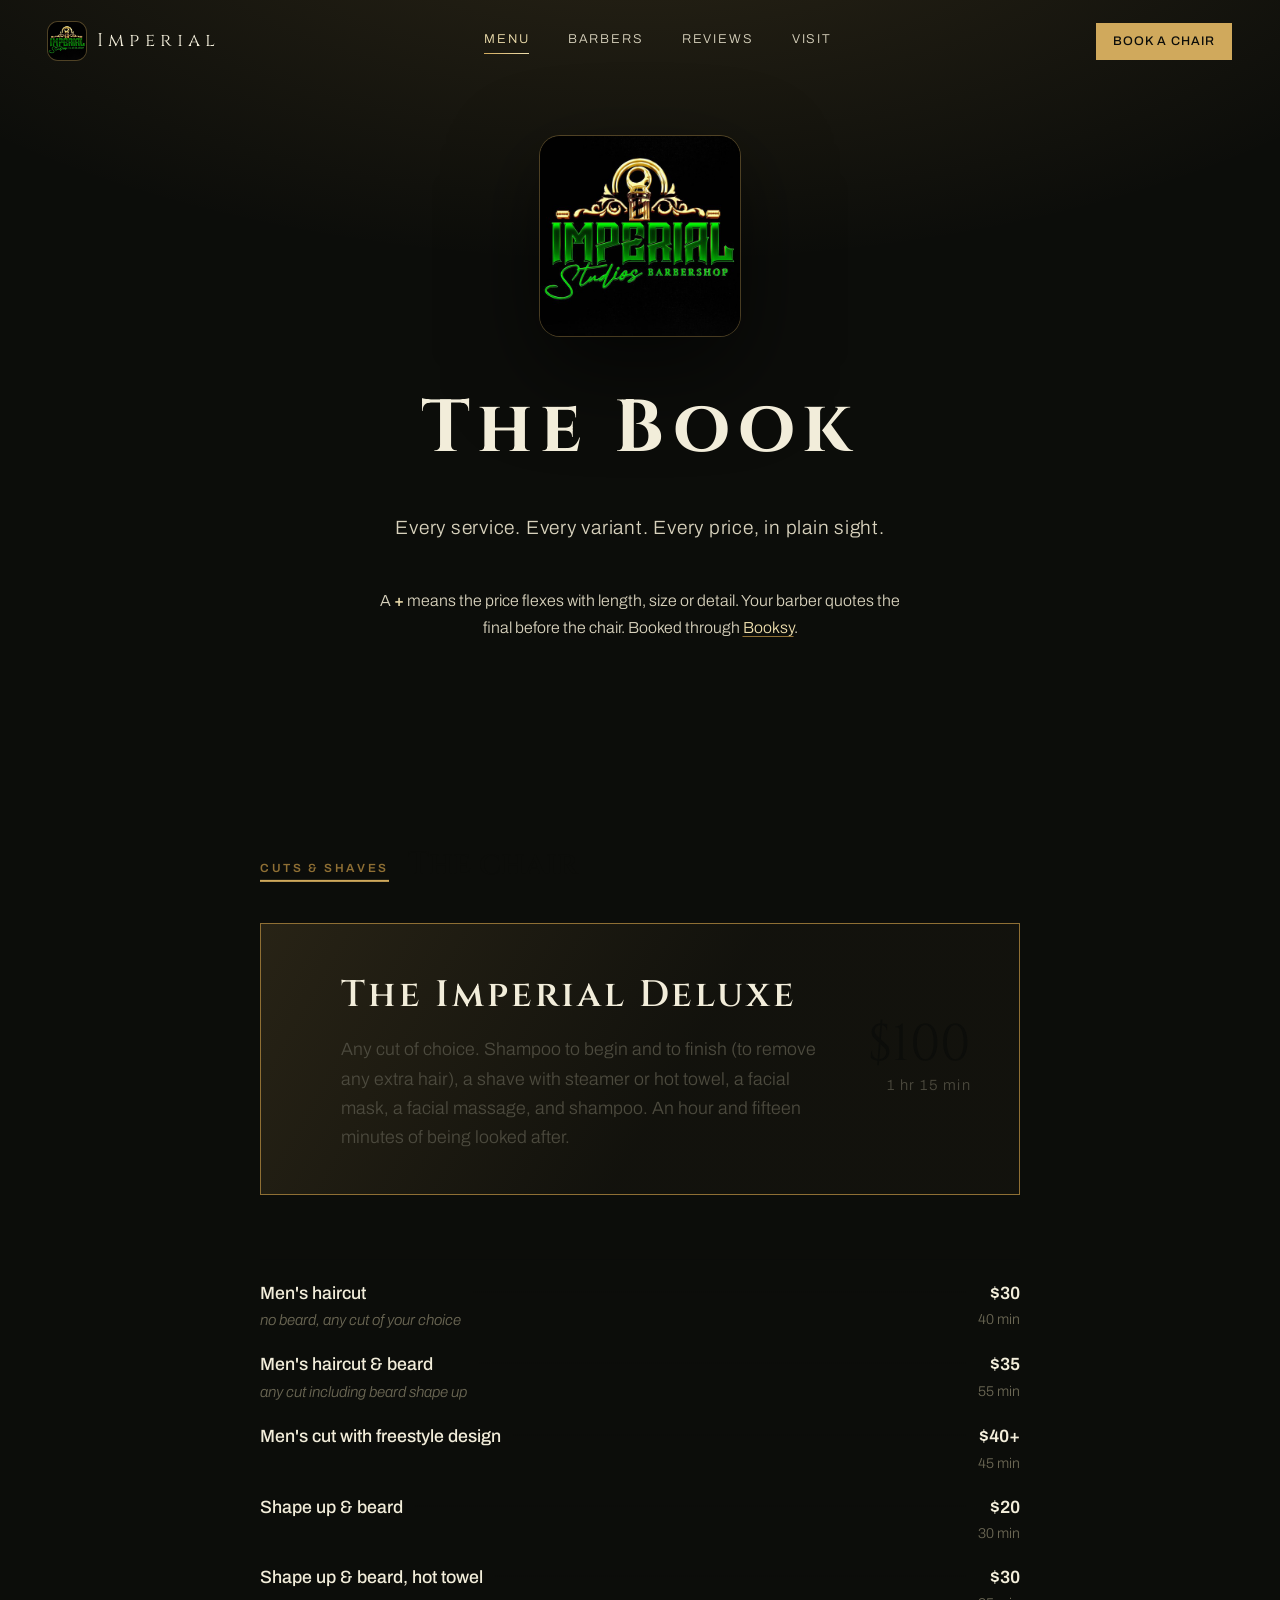
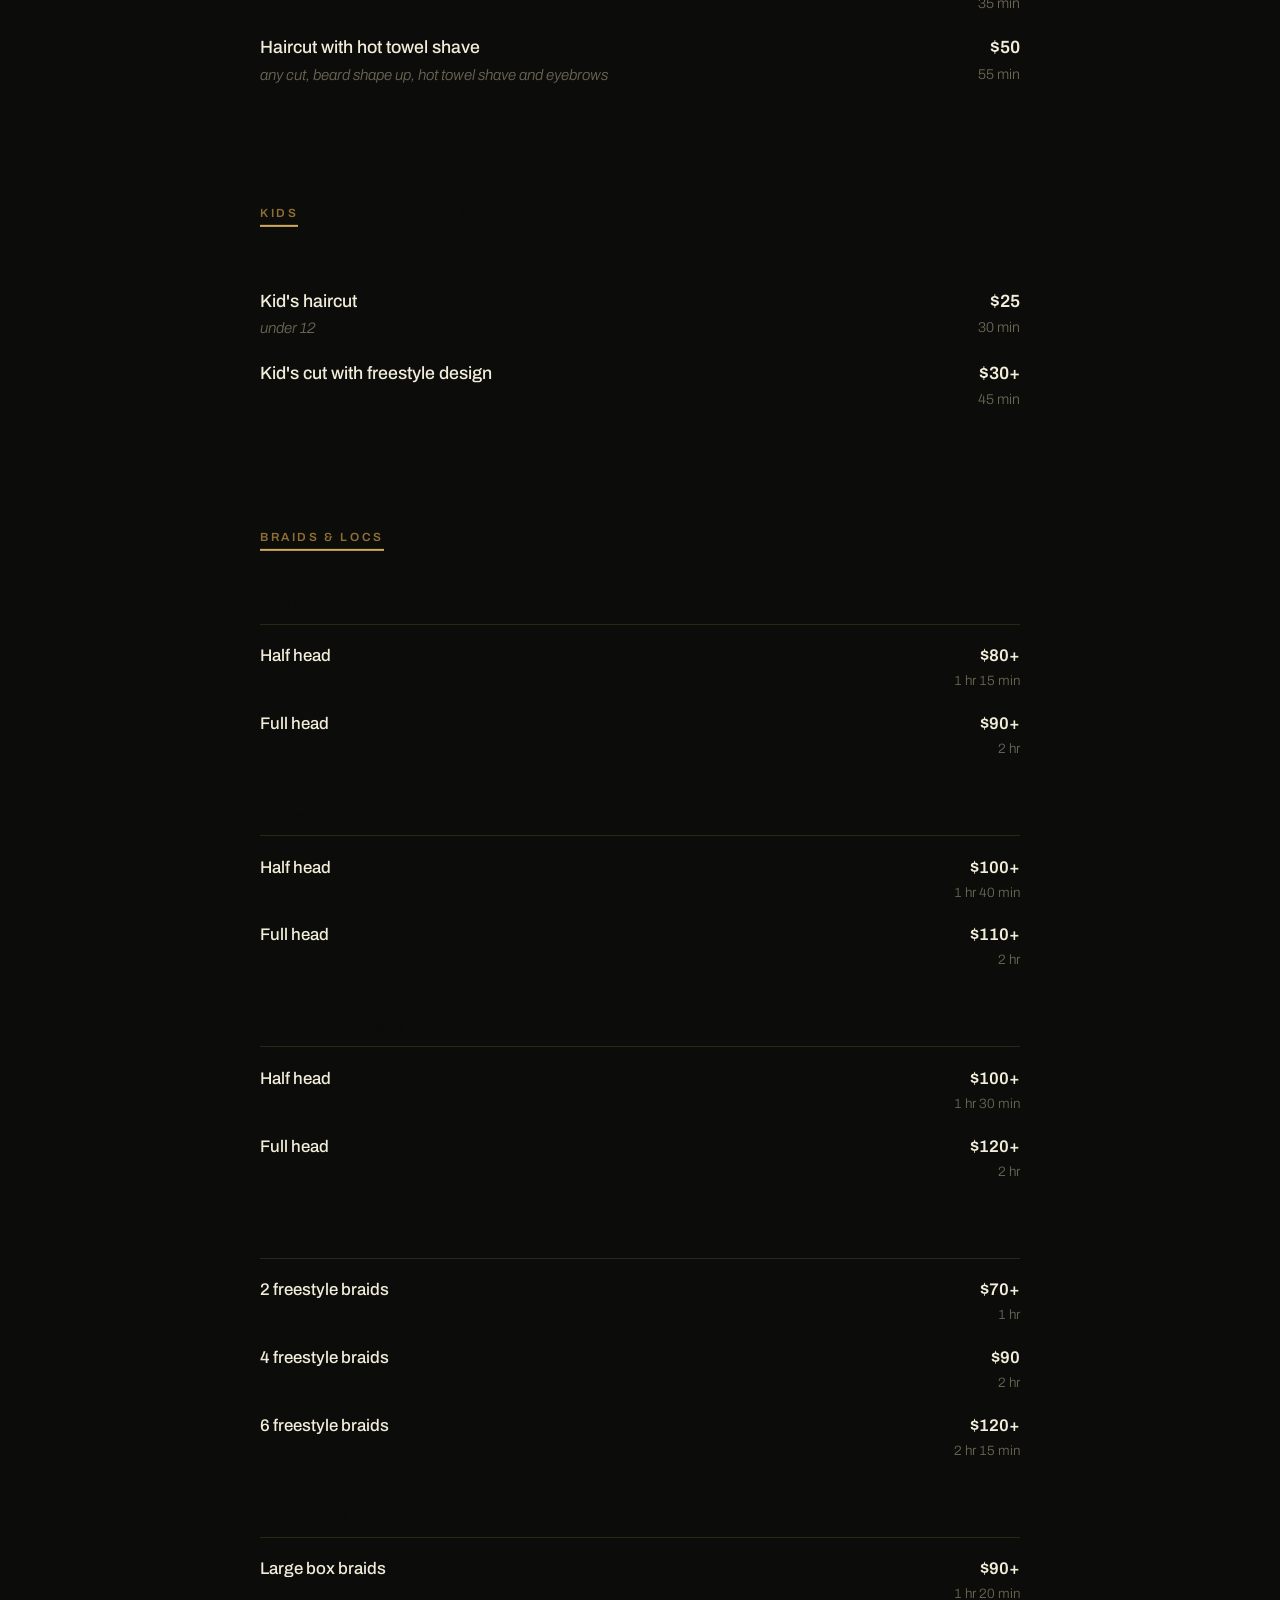
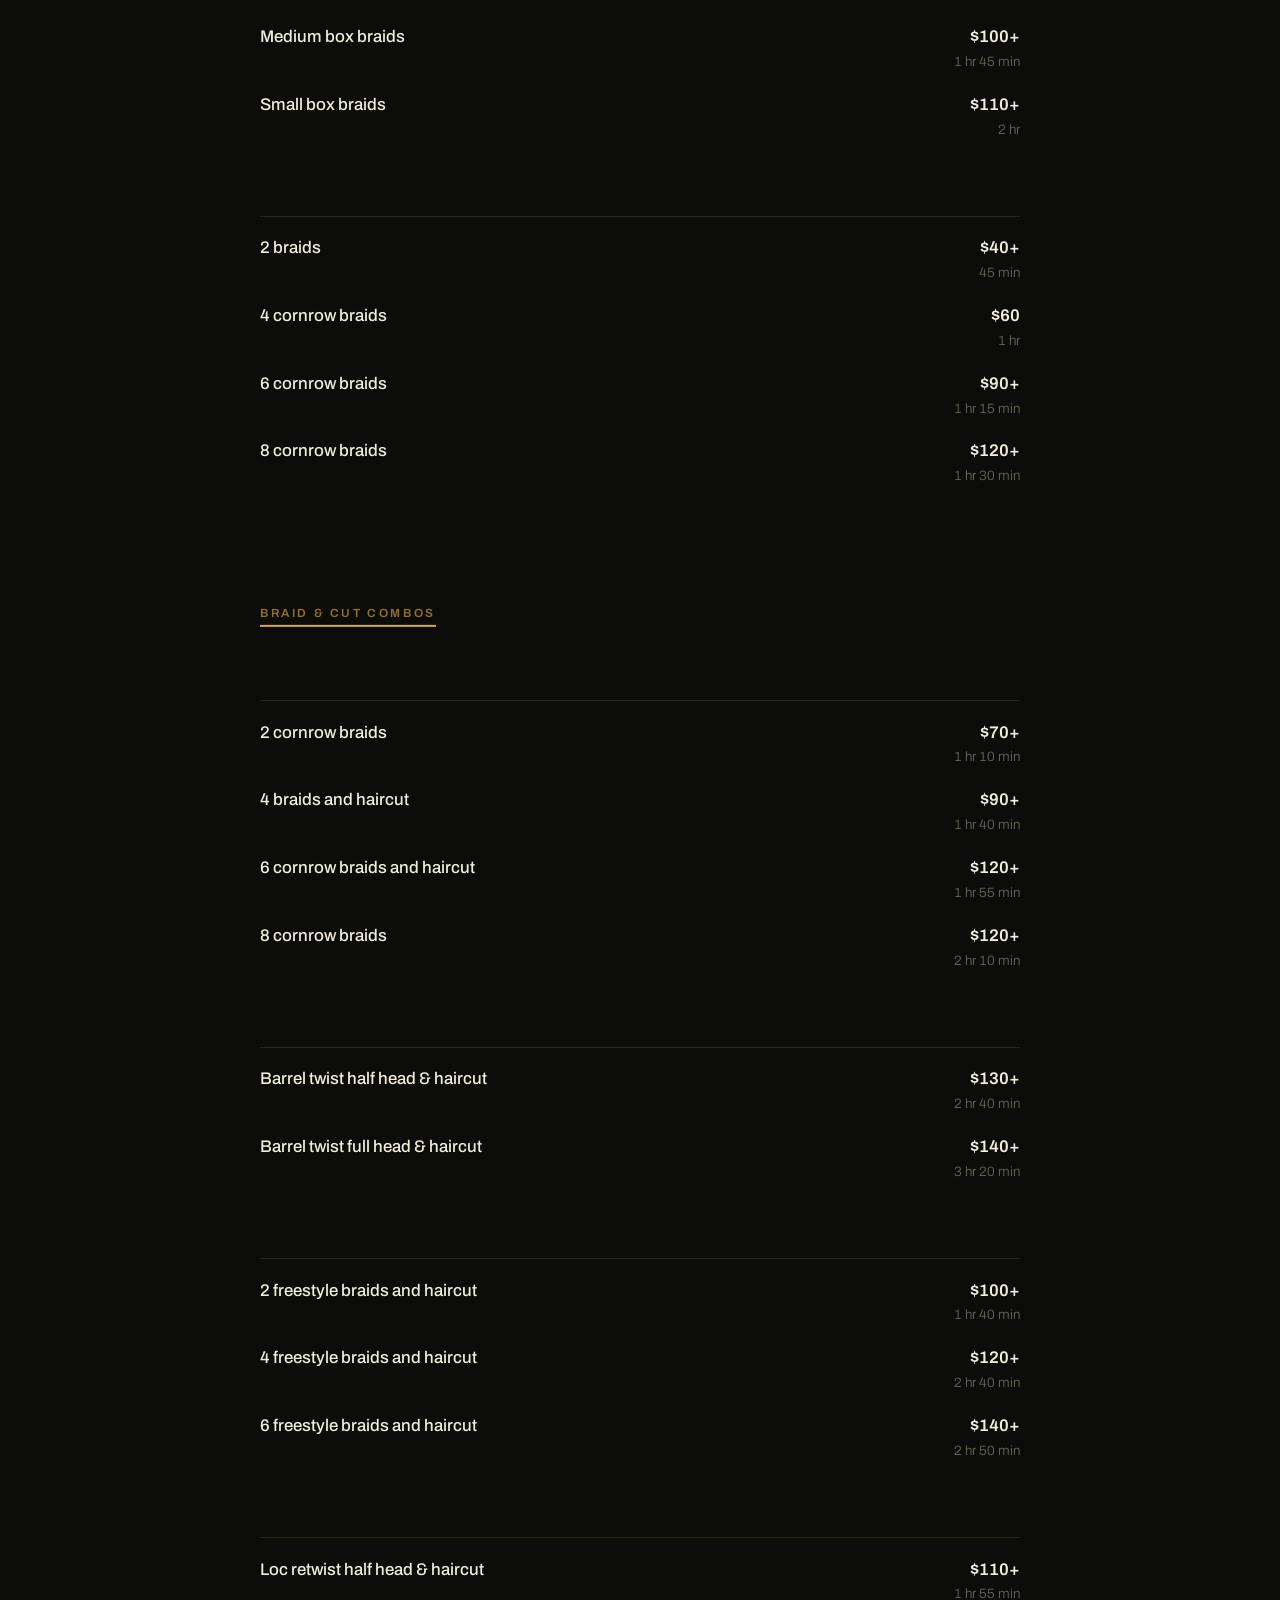
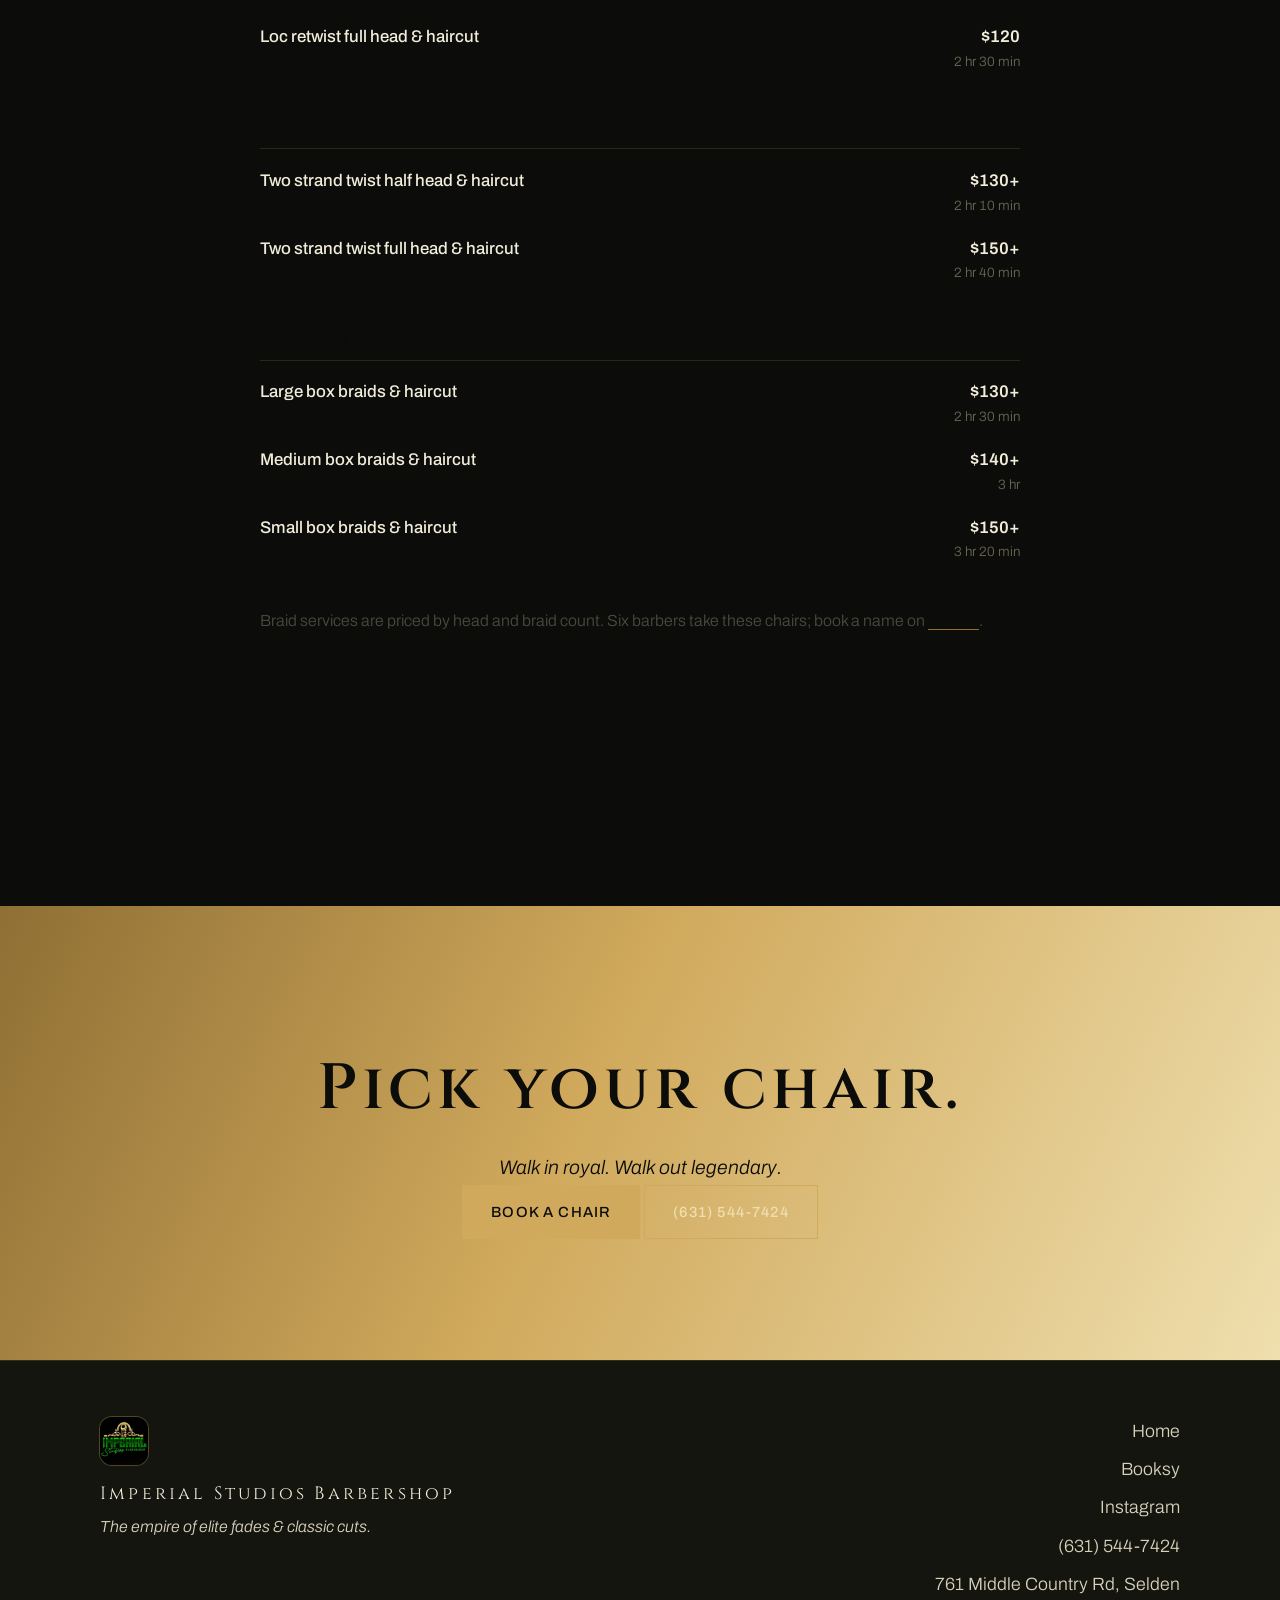
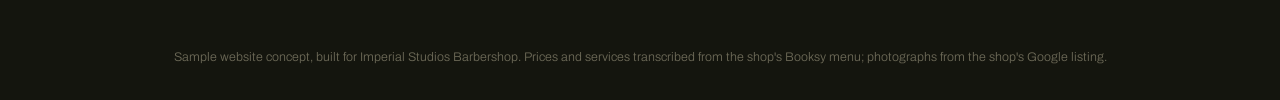
==== menu.html @ 593a36bc "Add The Book: full Booksy service menu page; shop logo as brand mark; animated nav" ====
<!DOCTYPE html>
<html lang="en">
<head>
<meta charset="UTF-8">
<meta name="viewport" content="width=device-width, initial-scale=1.0">
<title>The Book · Every Service &amp; Price · Imperial Studios Barbershop</title>
<meta name="description" content="Every service at Imperial Studios Barbershop: cuts, kids' cuts, braids, locs and braid-and-cut combos, every variant priced. Selden, New York. Book your chair on Booksy.">
<link rel="icon" type="image/svg+xml" href="favicon.svg">
<meta property="og:title" content="The Book · Imperial Studios Barbershop">
<meta property="og:description" content="Every service, every variant, every price. Walk in royal, walk out legendary.">
<meta property="og:image" content="assets/logo.jpg">
<link rel="preconnect" href="https://fonts.googleapis.com">
<link rel="preconnect" href="https://fonts.gstatic.com" crossorigin>
<link href="https://fonts.googleapis.com/css2?family=Cinzel:wght@400;600;700;900&family=Archivo:ital,wght@0,300;0,400;0,500;0,600;1,400&display=swap" rel="stylesheet">
<link rel="stylesheet" href="styles.css">
</head>
<body id="top">

<svg width="0" height="0" style="position:absolute" aria-hidden="true">
  <defs>
    <symbol id="crest" viewBox="0 0 64 48">
      <g fill="none" stroke="currentColor" stroke-width="2" stroke-linejoin="round" stroke-linecap="round">
        <path d="M10 36 L8 14 L19 24 L26 8 L32 20 L38 8 L45 24 L56 14 L54 36 Z"/>
        <path d="M10 40 h44" />
        <circle cx="32" cy="27" r="2.5"/>
        <circle cx="8" cy="11" r="1.6" fill="currentColor"/>
        <circle cx="32" cy="5" r="1.6" fill="currentColor"/>
        <circle cx="56" cy="11" r="1.6" fill="currentColor"/>
      </g>
    </symbol>
  </defs>
</svg>

<header class="site-head">
  <a class="brand" href="index.html" aria-label="Imperial Studios Barbershop, back to the home page">
    <img class="brand-logo" src="assets/logo.jpg" alt="" width="512" height="512">
    <span class="brand-word">Imperial</span>
  </a>
  <nav class="site-nav" aria-label="Pages and sections">
    <a href="menu.html" aria-current="page">Menu</a>
    <a href="index.html#barbers">Barbers</a>
    <a href="index.html#word">Reviews</a>
    <a href="index.html#visit">Visit</a>
  </nav>
  <a class="btn btn-small btn-solid" href="https://booksy.com/en-us/1409736_imperial-studios-barbershop_barber-shop_30637_selden" target="_blank" rel="noopener">Book a chair</a>
</header>

<main>

  <!-- BOOK HERO -->
  <section class="book-hero">
    <div class="wrap book-hero-inner">
      <img class="book-crest rv" src="assets/logo.jpg" alt="The Imperial Studios Barbershop logo: a gold barber pole crest over the word Imperial" width="512" height="512">
      <h1 class="rv">The Book</h1>
      <p class="book-sub rv">Every service. Every variant. Every price, in plain sight.</p>
      <p class="book-note rv">A <span class="plus">+</span> means the price flexes with length, size or detail. Your barber quotes the final before the chair. Booked through <a href="https://booksy.com/en-us/1409736_imperial-studios-barbershop_barber-shop_30637_selden" target="_blank" rel="noopener">Booksy</a>.</p>
    </div>
  </section>

  <section class="book-main">
    <div class="wrap">

      <!-- CUTS -->
      <div class="book-cat">
        <header class="cat-head rv">
          <p class="cat-kicker">Cuts &amp; shaves</p>
          <h2>The chair</h2>
        </header>

        <article class="deluxe rv">
          <div class="deluxe-corners" aria-hidden="true"></div>
          <div class="deluxe-body">
            <h3>The Imperial Deluxe</h3>
            <p>Any cut of choice. Shampoo to begin and to finish (to remove any extra hair), a shave with steamer or hot towel, a facial mask, a facial massage, and shampoo. An hour and fifteen minutes of being looked after.</p>
          </div>
          <p class="deluxe-price"><span>$100</span><small>1 hr 15 min</small></p>
        </article>

        <ul class="ledger book-ledger rv">
          <li><span class="li-name">Men's haircut <em>no beard, any cut of your choice</em></span><span class="li-price">$30<i>40 min</i></span></li>
          <li><span class="li-name">Men's haircut &amp; beard <em>any cut including beard shape up</em></span><span class="li-price">$35<i>55 min</i></span></li>
          <li><span class="li-name">Men's cut with freestyle design</span><span class="li-price">$40+<i>45 min</i></span></li>
          <li><span class="li-name">Shape up &amp; beard</span><span class="li-price">$20<i>30 min</i></span></li>
          <li><span class="li-name">Shape up &amp; beard, hot towel</span><span class="li-price">$30<i>35 min</i></span></li>
          <li><span class="li-name">Haircut with hot towel shave <em>any cut, beard shape up, hot towel shave and eyebrows</em></span><span class="li-price">$50<i>55 min</i></span></li>
        </ul>
      </div>

      <!-- KIDS -->
      <div class="book-cat">
        <header class="cat-head rv">
          <p class="cat-kicker">Kids</p>
          <h2>First chairs</h2>
        </header>
        <ul class="ledger book-ledger rv">
          <li><span class="li-name">Kid's haircut <em>under 12</em></span><span class="li-price">$25<i>30 min</i></span></li>
          <li><span class="li-name">Kid's cut with freestyle design</span><span class="li-price">$30+<i>45 min</i></span></li>
        </ul>
      </div>

      <!-- BRAIDS & LOCS -->
      <div class="book-cat">
        <header class="cat-head rv">
          <p class="cat-kicker">Braids &amp; locs</p>
          <h2>The crown work</h2>
        </header>

        <article class="svc rv">
          <h3>Loc retwist</h3>
          <ul class="ledger">
            <li><span class="li-name">Half head</span><span class="li-price">$80+<i>1 hr 15 min</i></span></li>
            <li><span class="li-name">Full head</span><span class="li-price">$90+<i>2 hr</i></span></li>
          </ul>
        </article>

        <article class="svc rv">
          <h3>Barrel twist</h3>
          <ul class="ledger">
            <li><span class="li-name">Half head</span><span class="li-price">$100+<i>1 hr 40 min</i></span></li>
            <li><span class="li-name">Full head</span><span class="li-price">$110+<i>2 hr</i></span></li>
          </ul>
        </article>

        <article class="svc rv">
          <h3>Two strand twists</h3>
          <ul class="ledger">
            <li><span class="li-name">Half head</span><span class="li-price">$100+<i>1 hr 30 min</i></span></li>
            <li><span class="li-name">Full head</span><span class="li-price">$120+<i>2 hr</i></span></li>
          </ul>
        </article>

        <article class="svc rv">
          <h3>Freestyle braids</h3>
          <ul class="ledger">
            <li><span class="li-name">2 freestyle braids</span><span class="li-price">$70+<i>1 hr</i></span></li>
            <li><span class="li-name">4 freestyle braids</span><span class="li-price">$90<i>2 hr</i></span></li>
            <li><span class="li-name">6 freestyle braids</span><span class="li-price">$120+<i>2 hr 15 min</i></span></li>
          </ul>
        </article>

        <article class="svc rv">
          <h3>Box braids</h3>
          <ul class="ledger">
            <li><span class="li-name">Large box braids</span><span class="li-price">$90+<i>1 hr 20 min</i></span></li>
            <li><span class="li-name">Medium box braids</span><span class="li-price">$100+<i>1 hr 45 min</i></span></li>
            <li><span class="li-name">Small box braids</span><span class="li-price">$110+<i>2 hr</i></span></li>
          </ul>
        </article>

        <article class="svc rv">
          <h3>Cornrow braids</h3>
          <ul class="ledger">
            <li><span class="li-name">2 braids</span><span class="li-price">$40+<i>45 min</i></span></li>
            <li><span class="li-name">4 cornrow braids</span><span class="li-price">$60<i>1 hr</i></span></li>
            <li><span class="li-name">6 cornrow braids</span><span class="li-price">$90+<i>1 hr 15 min</i></span></li>
            <li><span class="li-name">8 cornrow braids</span><span class="li-price">$120+<i>1 hr 30 min</i></span></li>
          </ul>
        </article>
      </div>

      <!-- COMBOS -->
      <div class="book-cat">
        <header class="cat-head rv">
          <p class="cat-kicker">Braid &amp; cut combos</p>
          <h2>The full work</h2>
        </header>

        <article class="svc rv">
          <h3>Cornrow braids &amp; haircut</h3>
          <ul class="ledger">
            <li><span class="li-name">2 cornrow braids</span><span class="li-price">$70+<i>1 hr 10 min</i></span></li>
            <li><span class="li-name">4 braids and haircut</span><span class="li-price">$90+<i>1 hr 40 min</i></span></li>
            <li><span class="li-name">6 cornrow braids and haircut</span><span class="li-price">$120+<i>1 hr 55 min</i></span></li>
            <li><span class="li-name">8 cornrow braids</span><span class="li-price">$120+<i>2 hr 10 min</i></span></li>
          </ul>
        </article>

        <article class="svc rv">
          <h3>Barrel twist &amp; haircut</h3>
          <ul class="ledger">
            <li><span class="li-name">Barrel twist half head &amp; haircut</span><span class="li-price">$130+<i>2 hr 40 min</i></span></li>
            <li><span class="li-name">Barrel twist full head &amp; haircut</span><span class="li-price">$140+<i>3 hr 20 min</i></span></li>
          </ul>
        </article>

        <article class="svc rv">
          <h3>Freestyle braids &amp; haircut</h3>
          <ul class="ledger">
            <li><span class="li-name">2 freestyle braids and haircut</span><span class="li-price">$100+<i>1 hr 40 min</i></span></li>
            <li><span class="li-name">4 freestyle braids and haircut</span><span class="li-price">$120+<i>2 hr 40 min</i></span></li>
            <li><span class="li-name">6 freestyle braids and haircut</span><span class="li-price">$140+<i>2 hr 50 min</i></span></li>
          </ul>
        </article>

        <article class="svc rv">
          <h3>Loc retwist &amp; haircut</h3>
          <ul class="ledger">
            <li><span class="li-name">Loc retwist half head &amp; haircut</span><span class="li-price">$110+<i>1 hr 55 min</i></span></li>
            <li><span class="li-name">Loc retwist full head &amp; haircut</span><span class="li-price">$120<i>2 hr 30 min</i></span></li>
          </ul>
        </article>

        <article class="svc rv">
          <h3>Two strand twists &amp; haircut</h3>
          <ul class="ledger">
            <li><span class="li-name">Two strand twist half head &amp; haircut</span><span class="li-price">$130+<i>2 hr 10 min</i></span></li>
            <li><span class="li-name">Two strand twist full head &amp; haircut</span><span class="li-price">$150+<i>2 hr 40 min</i></span></li>
          </ul>
        </article>

        <article class="svc rv">
          <h3>Box braids &amp; haircut</h3>
          <ul class="ledger">
            <li><span class="li-name">Large box braids &amp; haircut</span><span class="li-price">$130+<i>2 hr 30 min</i></span></li>
            <li><span class="li-name">Medium box braids &amp; haircut</span><span class="li-price">$140+<i>3 hr</i></span></li>
            <li><span class="li-name">Small box braids &amp; haircut</span><span class="li-price">$150+<i>3 hr 20 min</i></span></li>
          </ul>
        </article>

        <p class="book-footnote rv">Braid services are priced by head and braid count. Six barbers take these chairs; book a name on <a href="https://booksy.com/en-us/1409736_imperial-studios-barbershop_barber-shop_30637_selden" target="_blank" rel="noopener">Booksy</a>.</p>
      </div>

    </div>
  </section>

  <!-- CTA BAND -->
  <section class="cta-band">
    <div class="wrap cta-inner">
      <h2 class="rv">Pick your chair.</h2>
      <p class="rv">Walk in royal. Walk out legendary.</p>
      <div class="cta-row rv">
        <a class="btn btn-solid" href="https://booksy.com/en-us/1409736_imperial-studios-barbershop_barber-shop_30637_selden" target="_blank" rel="noopener">Book a chair</a>
        <a class="btn btn-ghost" href="tel:+16315447424">(631) 544-7424</a>
      </div>
    </div>
  </section>

</main>

<footer class="site-foot">
  <div class="wrap foot-grid">
    <div class="foot-brand">
      <img class="brand-logo foot-logo" src="assets/logo.jpg" alt="" width="512" height="512">
      <p class="foot-name">Imperial Studios Barbershop</p>
      <p class="foot-tag">The empire of elite fades &amp; classic cuts.</p>
    </div>
    <nav class="foot-links" aria-label="Contact and social">
      <a href="index.html">Home</a>
      <a href="https://booksy.com/en-us/1409736_imperial-studios-barbershop_barber-shop_30637_selden" target="_blank" rel="noopener">Booksy</a>
      <a href="https://www.instagram.com/imperialstudiosbarbershop/" target="_blank" rel="noopener">Instagram</a>
      <a href="tel:+16315447424">(631) 544-7424</a>
      <a href="https://maps.google.com/?cid=996192709148939534" target="_blank" rel="noopener">761 Middle Country Rd, Selden</a>
    </nav>
  </div>
  <p class="foot-note">Sample website concept, built for Imperial Studios Barbershop. Prices and services transcribed from the shop's Booksy menu; photographs from the shop's Google listing.</p>
</footer>

<script src="script.js"></script>
</body>
</html>
---- styles.css ----
/* ══════════════════════════════════════════════════════════
   IMPERIAL STUDIOS BARBERSHOP
   Identity: lacquer black, imperial gold, Kobalt lime.
   Display: Cinzel (Roman inscriptional caps). Body: Archivo.
   Motion: one hero load sequence + CSS scroll-driven reveals.
   ══════════════════════════════════════════════════════════ */

:root {
  --ink: #0c0d0a;
  --ink-2: #14150e;
  --ink-3: #1d1f15;
  --bone: #f2edda;
  --bone-dim: #d8d2bd;
  --gold: #d0a95c;
  --gold-bright: #efdfae;
  --gold-deep: #8f6f34;
  --gold-line: rgba(208, 169, 92, .32);
  --gold-line-soft: rgba(208, 169, 92, .16);
  --lime: #a8d32c;
  --lime-deep: #7fa31e;
  --display: "Cinzel", "Times New Roman", serif;
  --body: "Archivo", "Helvetica Neue", sans-serif;
  --ease-out: cubic-bezier(0.23, 1, 0.32, 1);
  --ease-inout: cubic-bezier(0.77, 0, 0.175, 1);
  --wrap: min(1080px, calc(100% - 3rem));
}

* { margin: 0; padding: 0; box-sizing: border-box; }
html { scroll-behavior: smooth; }
body {
  background: var(--ink);
  color: var(--bone);
  font-family: var(--body);
  font-weight: 300;
  font-size: clamp(1rem, .95rem + .2vw, 1.125rem);
  line-height: 1.65;
  -webkit-font-smoothing: antialiased;
}
img { display: block; max-width: 100%; height: auto; }
a { color: inherit; }
::selection { background: var(--gold); color: var(--ink); }
:focus-visible { outline: 2px solid var(--lime); outline-offset: 3px; border-radius: 2px; }

.wrap { width: var(--wrap); margin-inline: auto; }

h1, h2, h3 { font-family: var(--display); font-weight: 600; }

/* ── Buttons ─────────────────────────────────────────── */
.btn {
  display: inline-block;
  font-family: var(--body);
  font-weight: 500;
  font-size: .92rem;
  letter-spacing: .08em;
  text-transform: uppercase;
  text-decoration: none;
  padding: .95em 1.9em;
  border: 1px solid var(--gold);
  position: relative;
  overflow: hidden;
  transition: background-color .18s var(--ease-out), color .18s var(--ease-out), border-color .18s var(--ease-out), transform .18s var(--ease-out);
}
.btn::after {
  content: "";
  position: absolute;
  inset: 0;
  background: linear-gradient(115deg, transparent 30%, rgba(255,255,255,.35) 48%, transparent 62%);
  transform: translateX(-110%);
  transition: transform .55s var(--ease-inout);
  pointer-events: none;
}
.btn:hover::after { transform: translateX(110%); }
.btn-solid { background: var(--gold); color: var(--ink); }
.btn-solid:hover { background: var(--gold-bright); border-color: var(--gold-bright); transform: translateY(-2px); }
.btn-ghost { color: var(--gold-bright); background: transparent; }
.btn-ghost:hover { background: rgba(208,169,92,.12); transform: translateY(-2px); }
.btn-small { padding: .6em 1.3em; font-size: .78rem; }
.btn-ink { background: var(--ink); border-color: var(--ink); color: var(--gold-bright); }
.btn-ink:hover { background: #000; transform: translateY(-2px); }
.btn-ink-ghost { color: var(--ink); border-color: rgba(12,13,10,.55); }
.btn-ink-ghost:hover { background: rgba(12,13,10,.08); transform: translateY(-2px); }

/* ── Header ──────────────────────────────────────────── */
.site-head {
  position: fixed;
  inset: 0 0 auto 0;
  z-index: 50;
  display: flex;
  align-items: center;
  justify-content: space-between;
  gap: 1.5rem;
  padding: 1.4rem clamp(1.25rem, 4vw, 3rem);
  background: linear-gradient(rgba(12,13,10,.72), rgba(12,13,10,0));
  transition: background-color .3s var(--ease-out);
}
.brand { display: inline-flex; align-items: center; gap: .7rem; text-decoration: none; }
.brand-crest { color: var(--gold); flex: none; }
.brand-word { font-family: var(--display); font-size: 1.15rem; letter-spacing: .28em; color: var(--bone); }
.site-nav { display: flex; gap: clamp(1rem, 3vw, 2.4rem); }
.site-nav a {
  font-size: .8rem;
  letter-spacing: .14em;
  text-transform: uppercase;
  text-decoration: none;
  color: var(--bone-dim);
  padding-bottom: .25em;
  border-bottom: 1px solid transparent;
  transition: color .16s var(--ease-out), border-color .16s var(--ease-out);
}
.site-nav a:hover { color: var(--gold-bright); border-color: var(--gold); }
@media (max-width: 700px) { .site-nav { display: none; } }

/* ── Hero ────────────────────────────────────────────── */
.hero {
  position: relative;
  min-height: 100svh;
  display: grid;
  place-items: center;
  overflow: hidden;
  padding: 7rem 1.5rem 4.5rem;
  isolation: isolate;
}
.hero-media, .hero-media img { position: absolute; inset: 0; width: 100%; height: 100%; }
.hero-media img { object-fit: cover; object-position: center 30%; }
.hero-veil {
  position: absolute; inset: 0;
  background:
    radial-gradient(120% 90% at 50% 8%, rgba(12,13,10,.18) 0%, rgba(12,13,10,.78) 62%, rgba(12,13,10,.94) 100%),
    linear-gradient(rgba(12,13,10,.35), rgba(12,13,10,.35));
}
.hero-inner { position: relative; text-align: center; max-width: 62rem; }
.hero-kicker {
  font-size: .82rem;
  letter-spacing: .3em;
  text-transform: uppercase;
  color: var(--bone-dim);
  display: inline-flex;
  align-items: center;
  gap: .8em;
}
.open-dot { display: inline-flex; align-items: center; gap: .5em; color: var(--lime); }
.open-dot::before { content: ""; width: .55em; height: .55em; border-radius: 50%; background: currentColor; box-shadow: 0 0 10px currentColor; }
.open-dot.closed { color: #e08585; }

.wordmark {
  margin-top: 1.2rem;
  font-weight: 700;
  font-size: clamp(2.5rem, 13vw, 10.5rem);
  line-height: .95;
  letter-spacing: .06em;
  position: relative;
  text-shadow: 0 3px 30px rgba(208, 169, 92, .22);
}
.w-letter { display: inline-block; }
.w-letter:nth-child(1), .w-letter:nth-child(8) { color: #a5813d; }
.w-letter:nth-child(2), .w-letter:nth-child(7) { color: #c49d52; }
.w-letter:nth-child(3), .w-letter:nth-child(6) { color: #dab870; }
.w-letter:nth-child(4), .w-letter:nth-child(5) { color: #eed79b; }
.wordmark::after {
  content: "IMPERIAL";
  position: absolute;
  inset: 0;
  pointer-events: none;
  background: linear-gradient(105deg, rgba(255,250,232,0) 40%, rgba(255,250,232,.92) 49%, rgba(255,250,232,0) 58%);
  background-size: 250% 100%;
  background-repeat: no-repeat;
  -webkit-background-clip: text;
  background-clip: text;
  color: transparent;
}
.hero-sub {
  margin-top: .4rem;
  font-family: var(--display);
  font-size: clamp(.95rem, 2vw, 1.5rem);
  letter-spacing: .55em;
  text-indent: .55em;
  color: var(--bone);
}
.hero-line {
  margin-top: 2.2rem;
  font-style: italic;
  font-size: clamp(1.1rem, 2.4vw, 1.6rem);
  color: var(--gold-bright);
}
.hero-copy { margin: 1.1rem auto 0; max-width: 34em; color: var(--bone-dim); }
.hero-actions { margin-top: 2.4rem; display: flex; justify-content: center; gap: 1rem; flex-wrap: wrap; }
.hero-actions.center { justify-content: center; }
.hero-stats {
  margin: 3.4rem auto 0;
  display: flex;
  justify-content: center;
  gap: clamp(1.5rem, 5vw, 4rem);
  flex-wrap: wrap;
}
.hero-stats dt { font-size: .72rem; letter-spacing: .2em; text-transform: uppercase; color: var(--bone-dim); }
.hero-stats dd { font-family: var(--display); font-size: 1.5rem; color: var(--bone); margin-top: .2rem; }
.stars { color: var(--gold); letter-spacing: .12em; font-size: .8em; }
.stat-plus { color: var(--lime); }

.hero-scroll { position: absolute; left: 50%; bottom: 2.2rem; translate: -50% 0; width: 1px; height: 4rem; }
.hero-scroll-track { display: block; width: 1px; height: 100%; background: rgba(208,169,92,.3); position: relative; overflow: hidden; }
.hero-scroll-nub { position: absolute; top: -40%; left: 0; width: 1px; height: 40%; background: var(--gold-bright); }

/* ── Ticker ──────────────────────────────────────────── */
.ticker { border-block: 1px solid var(--gold-line-soft); background: var(--ink-2); overflow: hidden; }
.ticker-row {
  display: flex;
  width: max-content;
  padding: .95rem 0;
  font-family: var(--display);
  font-size: .95rem;
  letter-spacing: .32em;
  text-transform: uppercase;
  color: var(--bone-dim);
  white-space: nowrap;
}
.ticker-row > span { padding-inline: 1.4rem; }
.tick-sep { width: .5em; align-self: center; aspect-ratio: 1; rotate: 45deg; background: var(--lime); flex: none; }

/* ── Sections ────────────────────────────────────────── */
.sec-head { text-align: center; margin-bottom: clamp(2.5rem, 6vw, 4.5rem); }
.sec-head h2 {
  font-size: clamp(2.1rem, 5.5vw, 3.6rem);
  letter-spacing: .1em;
  color: var(--bone);
}
.sec-sub { margin-top: .8rem; color: var(--bone-dim); max-width: 40em; margin-inline: auto; }

/* ── Menu (engraved, on bone) ────────────────────────── */
.menu { background: var(--bone); color: var(--ink); padding: clamp(4.5rem, 10vw, 8rem) 0; position: relative; }
.menu::before, .menu::after {
  content: "";
  position: absolute; left: 0; right: 0; height: 6px;
  background: repeating-linear-gradient(-45deg, var(--gold) 0 10px, var(--ink) 10px 16px, var(--lime) 16px 22px, var(--ink) 22px 28px);
}
.menu::before { top: 0; } .menu::after { bottom: 0; }
.menu .sec-head h2 { color: var(--ink); }
.menu .sec-sub { color: #4c4a3e; }

.deluxe {
  display: flex;
  justify-content: space-between;
  align-items: center;
  gap: 2rem;
  border: 1px solid var(--gold-deep);
  padding: clamp(1.6rem, 4vw, 2.6rem) clamp(1.4rem, 4vw, 3rem);
  margin-bottom: clamp(2.5rem, 6vw, 4rem);
  position: relative;
  background: linear-gradient(120deg, rgba(208,169,92,.14), rgba(208,169,92,.03) 55%);
}
.deluxe h3 { font-size: clamp(1.5rem, 3.4vw, 2.3rem); letter-spacing: .08em; }
.deluxe-body p { margin-top: .6rem; color: #4c4a3e; max-width: 36em; }
.deluxe-price { text-align: right; flex: none; }
.deluxe-price span { font-family: var(--display); font-size: clamp(2rem, 5vw, 3.2rem); color: var(--ink); display: block; line-height: 1; }
.deluxe-price small { color: #4c4a3e; letter-spacing: .1em; }

.menu-cols { display: grid; grid-template-columns: 1fr 1fr; gap: clamp(2rem, 6vw, 5rem); }
@media (max-width: 760px) { .menu-cols { grid-template-columns: 1fr; } }
.menu-cat {
  font-size: 1.05rem;
  letter-spacing: .28em;
  text-transform: uppercase;
  color: var(--ink);
  border-bottom: 1px solid var(--gold-deep);
  padding-bottom: .5rem;
  margin: 2.4rem 0 1.1rem;
}
.menu-cat:first-child { margin-top: 0; }
.ledger { list-style: none; }
.ledger li {
  display: flex;
  align-items: baseline;
  gap: .75rem;
  padding: .55rem 0;
}
.li-name { flex: none; font-weight: 500; }
.li-name em { display: block; font-style: italic; font-weight: 300; font-size: .85em; color: #6b6754; }
.ledger li::before { content: ""; order: 1; flex: 1; border-bottom: 1px dotted rgba(12,13,10,.35); translate: 0 -.35em; }
.li-price { order: 2; flex: none; text-align: right; font-weight: 600; font-variant-numeric: tabular-nums; }
.li-price i { display: block; font-style: normal; font-weight: 300; font-size: .8em; color: #6b6754; }
.menu-note { margin-top: 1.6rem; font-size: .9em; color: #4c4a3e; }
.menu-note a { color: var(--ink); text-underline-offset: 3px; text-decoration-color: var(--gold-deep); }

/* ── Barbers (gold plates) ───────────────────────────── */
.barbers { padding: clamp(4.5rem, 10vw, 8rem) 0 clamp(3.5rem, 8vw, 6rem); }
.court {
  list-style: none;
  display: grid;
  grid-template-columns: repeat(auto-fit, minmax(280px, 1fr));
  gap: 1.2rem;
}
.plate {
  border: 1px solid var(--gold-line-soft);
  background: linear-gradient(160deg, var(--ink-2), var(--ink));
  padding: 1.9rem 1.7rem 1.7rem;
  position: relative;
  transition: border-color .25s var(--ease-out), background-color .25s var(--ease-out);
}
.plate::before, .plate::after {
  content: "";
  position: absolute;
  width: 20px; height: 20px;
  border-color: var(--gold);
  border-style: solid;
  opacity: .55;
  transition: opacity .25s var(--ease-out);
}
.plate::before { top: -1px; left: -1px; border-width: 1px 0 0 1px; }
.plate::after { bottom: -1px; right: -1px; border-width: 0 1px 1px 0; }
.plate h3 { font-size: 1.28rem; letter-spacing: .12em; color: var(--gold-bright); }
.plate > p { margin-top: .55rem; font-size: .95em; color: var(--bone-dim); min-height: 3.2em; }
.plate blockquote {
  margin-top: 1.2rem;
  padding-top: 1rem;
  border-top: 1px solid var(--gold-line-soft);
  font-style: italic;
  font-size: .9em;
  color: var(--bone-dim);
}
.plate cite { display: block; margin-top: .5rem; font-style: normal; font-size: .72rem; letter-spacing: .18em; text-transform: uppercase; color: var(--gold-deep); }

/* ── Reviews ─────────────────────────────────────────── */
.word { padding: clamp(3rem, 7vw, 6rem) 0 clamp(4.5rem, 10vw, 8rem); background: var(--ink-2); }
.quote-row { display: grid; grid-template-columns: repeat(auto-fit, minmax(280px, 1fr)); gap: 1.2rem; }
.quote { border-left: 2px solid var(--gold); padding: .4rem 0 .4rem 1.4rem; }
.quote blockquote { margin-top: .9rem; font-size: 1.02em; color: var(--bone); }
.quote figcaption { margin-top: 1rem; font-size: .85em; letter-spacing: .06em; color: var(--gold-bright); }
.quote figcaption span { display: block; font-size: .72rem; letter-spacing: .2em; text-transform: uppercase; color: var(--bone-dim); margin-top: .15rem; }

/* ── Gallery ─────────────────────────────────────────── */
.gallery { padding: clamp(4.5rem, 10vw, 8rem) 0 0; }
.gallery-title {
  text-align: center;
  font-size: clamp(1.7rem, 4vw, 2.6rem);
  letter-spacing: .1em;
  margin-bottom: clamp(2.5rem, 6vw, 4rem);
  color: var(--bone);
}
.gallery-strip {
  display: grid;
  grid-template-columns: repeat(4, 1fr);
  gap: .6rem;
  padding: 0 .6rem;
}
@media (max-width: 900px) { .gallery-strip { grid-template-columns: repeat(2, 1fr); } }
.g-item { overflow: hidden; }
.g-item img { width: 100%; height: 100%; object-fit: cover; }

/* ── Visit ───────────────────────────────────────────── */
.visit { padding: clamp(4.5rem, 10vw, 8rem) 0 0; }
.visit-grid { display: grid; grid-template-columns: 1.05fr .95fr; gap: clamp(2.5rem, 6vw, 5rem); }
@media (max-width: 860px) { .visit-grid { grid-template-columns: 1fr; } }
.visit h2 { font-size: clamp(2rem, 5vw, 3.2rem); letter-spacing: .1em; margin-bottom: 1.8rem; }
.hours { border-top: 1px solid var(--gold-line-soft); }
.hours > div {
  display: flex;
  justify-content: space-between;
  gap: 1rem;
  padding: .6rem .2rem;
  border-bottom: 1px solid var(--gold-line-soft);
  position: relative;
}
.hours dt { font-family: var(--display); letter-spacing: .14em; font-size: .95em; color: var(--bone-dim); }
.hours dd { font-variant-numeric: tabular-nums; color: var(--bone-dim); }
.hours > div.today { background: rgba(168, 211, 44, .06); }
.hours > div.today::before { content: ""; position: absolute; left: -0.9rem; top: 0; bottom: 0; width: 2px; background: var(--lime); }
.hours > div.today dt, .hours > div.today dd { color: var(--bone); }
.perks { list-style: none; display: flex; flex-wrap: wrap; gap: .55rem; margin-top: 1.8rem; }
.perks li {
  font-size: .78rem;
  letter-spacing: .12em;
  text-transform: uppercase;
  color: var(--gold-bright);
  border: 1px solid var(--gold-line-soft);
  padding: .45em .9em;
}
.addr { font-style: normal; line-height: 1.7; }
.addr strong { font-family: var(--display); font-size: 1.15rem; letter-spacing: .1em; display: block; margin-bottom: .4rem; color: var(--bone); }
.addr, .open-line, .book-note { color: var(--bone-dim); }
.open-line { margin-top: 1.1rem; font-style: italic; color: var(--gold-bright); }
.visit-actions { display: flex; flex-wrap: wrap; gap: .8rem; margin-top: 1.8rem; }
.book-note { margin-top: 1.4rem; font-size: .92em; max-width: 30em; }
.map { margin-top: clamp(2.5rem, 6vw, 4rem); }
.map iframe { display: block; width: 100%; height: 400px; border: 0; filter: grayscale(1) invert(.9) sepia(.32) hue-rotate(8deg) contrast(.92); transition: filter .6s var(--ease-out); }
.map iframe:hover { filter: none; }

/* ── CTA band ────────────────────────────────────────── */
.cta-band {
  margin-top: clamp(4.5rem, 10vw, 8rem);
  background: linear-gradient(115deg, var(--gold-deep), var(--gold) 45%, var(--gold-bright));
  color: var(--ink);
  text-align: center;
  padding: clamp(4rem, 9vw, 7rem) 1.5rem;
}
.band-crest { color: var(--ink); opacity: .8; }
.cta-band h2 { font-size: clamp(2.2rem, 6vw, 4rem); letter-spacing: .08em; margin-top: 1.2rem; }
.cta-band p { margin-top: .6rem; font-style: italic; font-size: 1.1em; }
.cta-band .hero-actions { margin-top: 2.4rem; }

/* ── Footer ──────────────────────────────────────────── */
.site-foot { background: var(--ink-2); border-top: 1px solid var(--gold-line-soft); padding: 3.5rem 0 2rem; }
.foot-grid { display: flex; justify-content: space-between; align-items: flex-start; gap: 2rem; flex-wrap: wrap; }
.foot-name { font-family: var(--display); letter-spacing: .18em; margin-top: .8rem; }
.foot-tag { color: var(--bone-dim); font-size: .9em; margin-top: .3rem; font-style: italic; }
.foot-links { display: flex; flex-direction: column; gap: .55rem; text-align: right; }
@media (max-width: 700px) { .foot-links { text-align: left; } }
.foot-links a { text-decoration: none; color: var(--bone-dim); transition: color .16s var(--ease-out); }
.foot-links a:hover { color: var(--gold-bright); }
.foot-note { text-align: center; margin-top: 3rem; font-size: .78rem; color: #6d6a58; padding: 0 1.5rem; }

/* ══════════════════════════════════════════════════════════
   MOTION — time-based load sequence and idle details
   (gated on reduced motion; scroll effects live below)
   ══════════════════════════════════════════════════════════ */
@media (prefers-reduced-motion: no-preference) {
  .w-letter { opacity: 0; transform: translateY(.55em); animation: letter-rise .9s var(--ease-out) forwards; animation-delay: calc(var(--i) * 75ms + 350ms); }
  .hero-kicker, .hero-sub, .hero-line, .hero-copy, .hero-actions, .hero-stats, .hero-scroll {
    opacity: 0; transform: translateY(18px);
    animation: fade-up .9s var(--ease-out) forwards;
  }
  .hero-kicker { animation-delay: .15s; }
  .hero-sub { animation-delay: .95s; }
  .hero-line { animation-delay: 1.15s; }
  .hero-copy { animation-delay: 1.3s; }
  .hero-actions { animation-delay: 1.45s; }
  .hero-stats { animation-delay: 1.6s; }
  .hero-scroll { animation-delay: 2s; }
  .wordmark::after { animation: sheen 9s linear 2.4s infinite; }
  .hero-scroll-nub { animation: nub 1.8s var(--ease-inout) infinite; }
  .ticker-row { animation: ticker 34s linear infinite; }
  .ticker:hover .ticker-row { animation-play-state: paused; }
  .hero-media img { will-change: transform; }
  @keyframes letter-rise { to { opacity: 1; transform: translateY(0); } }
  @keyframes fade-up { to { opacity: 1; transform: translateY(0); } }
  @keyframes sheen {
    0% { background-position-x: -70%; }
    18% { background-position-x: 100%; }
    100% { background-position-x: 100%; }
  }
  @keyframes nub { 0% { top: -40%; } 55% { top: 100%; } 100% { top: 100%; } }
  @keyframes ticker { to { transform: translateX(-50%); } }
}

/* ══════════════════════════════════════════════════════════
   MOTION — CSS scroll-driven layer
   Pure CSS, transform and opacity only, no scroll-event JS.
   Unsupported browsers and reduced-motion users get the
   fully static page; nothing here hides content.
   ══════════════════════════════════════════════════════════ */
@supports (animation-timeline: view()) {
  @media (prefers-reduced-motion: no-preference) {
    .rv { animation: rise both linear; animation-timeline: view(); animation-range: entry 0% entry 62%; }
    .hero-media img { animation: hero-drift both linear; animation-timeline: scroll(root block); animation-range: 0 100svh; }
    .site-head::before {
      content: "";
      position: absolute; inset: 0;
      background: rgba(12,13,10,.86);
      backdrop-filter: blur(10px);
      border-bottom: 1px solid var(--gold-line-soft);
      opacity: 0; pointer-events: none; z-index: -1;
      animation: head-veil both linear; animation-timeline: scroll(root block); animation-range: 0 220px;
    }
    .site-head { background: none; }
    .g-item img { animation: gallery-drift both linear; animation-timeline: view(); animation-range: cover -5% cover 45%; }
    .g-item:nth-child(odd) img { --drift: 5%; }
    .g-item:nth-child(even) img { --drift: -5%; }
    .plate, .quote { animation-name: rise-plate; }
    @keyframes rise { from { opacity: 0; transform: translateY(30px); } to { opacity: 1; transform: translateY(0); } }
    @keyframes rise-plate { from { opacity: 0; transform: translateY(36px) scale(.98); } to { opacity: 1; transform: translateY(0) scale(1); } }
    @keyframes hero-drift { to { transform: translateY(9%) scale(1.04); } }
    @keyframes head-veil { to { opacity: 1; } }
    @keyframes gallery-drift { to { transform: translateY(var(--drift, 0%)); } }
  }
}

/* ═══════════════════════════════════════════════════════════
   PAGE 2 · THE BOOK + logo brand + nav motion  (added Oct 30)
   ═══════════════════════════════════════════════════════════ */

@view-transition { navigation: auto; }

/* ── Brand: their real logo ── */
.brand-logo {
  width: 38px; height: 38px; border-radius: 10px;
  display: block; flex: none;
  box-shadow: 0 0 0 1px var(--gold-line);
  transition: transform .25s var(--ease-out), box-shadow .25s var(--ease-out);
}
.brand:hover .brand-logo {
  transform: translateY(-1px);
  box-shadow: 0 0 0 1px var(--gold), 0 8px 22px rgba(0,0,0,.45);
}
.foot-logo { width: 48px; height: 48px; border-radius: 12px; margin-bottom: .9rem; }

/* ── Nav links: gold underline grows through ── */
.site-nav a {
  position: relative;
  padding-bottom: .3em;
  border-bottom: none;
  transition: color .22s var(--ease-out);
}
.site-nav a::after {
  content: "";
  position: absolute; left: 0; right: 0; bottom: 0;
  height: 1px;
  background: linear-gradient(90deg, var(--gold), var(--gold-bright));
  transform: scaleX(0);
  transform-origin: 100% 50%;
  transition: transform .3s var(--ease-out);
}
.site-nav a:hover, .site-nav a:focus-visible { color: var(--gold-bright); }
.site-nav a:hover::after, .site-nav a:focus-visible::after {
  transform: scaleX(1); transform-origin: 0 50%;
}
.site-nav a[aria-current="page"] { color: var(--gold-bright); }
.site-nav a[aria-current="page"]::after { transform: scaleX(1); }

@media (prefers-reduced-motion: reduce) {
  .site-nav a::after { transition: none; }
  .brand-logo { transition: none; }
}

/* ── The Book (menu page) ── */
.book-hero {
  background:
    radial-gradient(90rem 40rem at 50% -18%, rgba(208,169,92,.16), transparent 62%),
    var(--ink);
  color: var(--bone);
  padding: clamp(4.5rem, 11vw, 8.5rem) 0 clamp(3.5rem, 8vw, 6rem);
  text-align: center;
}
.book-hero-inner { display: grid; justify-items: center; gap: 1.4rem; }
.book-crest {
  width: clamp(150px, 20vw, 200px); height: auto; border-radius: 20px;
  box-shadow: 0 0 0 1px var(--gold-line), 0 34px 90px rgba(0,0,0,.6);
  margin-bottom: .6rem;
}
.book-hero h1 {
  font-family: var(--display);
  font-weight: 700;
  font-size: clamp(2.6rem, 7vw, 4.6rem);
  letter-spacing: .1em;
  color: var(--bone);
}
.book-sub {
  font-size: clamp(1rem, 2vw, 1.2rem);
  color: var(--bone-dim);
  letter-spacing: .04em;
}
.book-note {
  max-width: 34rem;
  font-size: .9em;
  line-height: 1.65;
  color: var(--bone-dim);
}
.book-note .plus { color: var(--gold-bright); font-weight: 600; }
.book-note a { color: var(--gold-bright); text-underline-offset: 3px; text-decoration-color: var(--gold-deep); }

.book-main { padding: clamp(3.5rem, 8vw, 6.5rem) 0 clamp(2rem, 5vw, 3.5rem); }
.book-cat { max-width: 760px; margin: 0 auto clamp(3.5rem, 8vw, 5.5rem); }
.cat-head { display: flex; align-items: baseline; gap: 1.2rem; margin-bottom: 1.9rem; }
.cat-kicker {
  font-size: .74rem; font-weight: 600; letter-spacing: .22em;
  text-transform: uppercase; color: var(--gold-deep);
  padding-bottom: .1em; border-bottom: 2px solid var(--gold);
  flex: none; translate: 0 -.18em;
}
.cat-head h2 {
  font-family: var(--display); font-weight: 600;
  font-size: clamp(1.5rem, 3.2vw, 2rem); color: var(--ink);
}
.book-ledger { border-top: 1px solid rgba(12,13,10,.14); padding-top: .6rem; }

.svc { margin: 0 0 2.1rem; }
.svc h3 {
  font-family: var(--body); font-weight: 600; font-size: 1.02rem;
  letter-spacing: .05em; color: var(--ink);
  margin-bottom: .55rem;
  padding-bottom: .35rem;
  border-bottom: 1px solid var(--gold-line-soft);
}
.svc .ledger li { font-size: .95em; }

.book-footnote { margin-top: 2.2rem; font-size: .9em; color: #4c4a3e; }
.book-footnote a { color: var(--ink); text-underline-offset: 3px; text-decoration-color: var(--gold-deep); }

/* CTA band reuse for the book page */
.cta-band { text-align: center; }
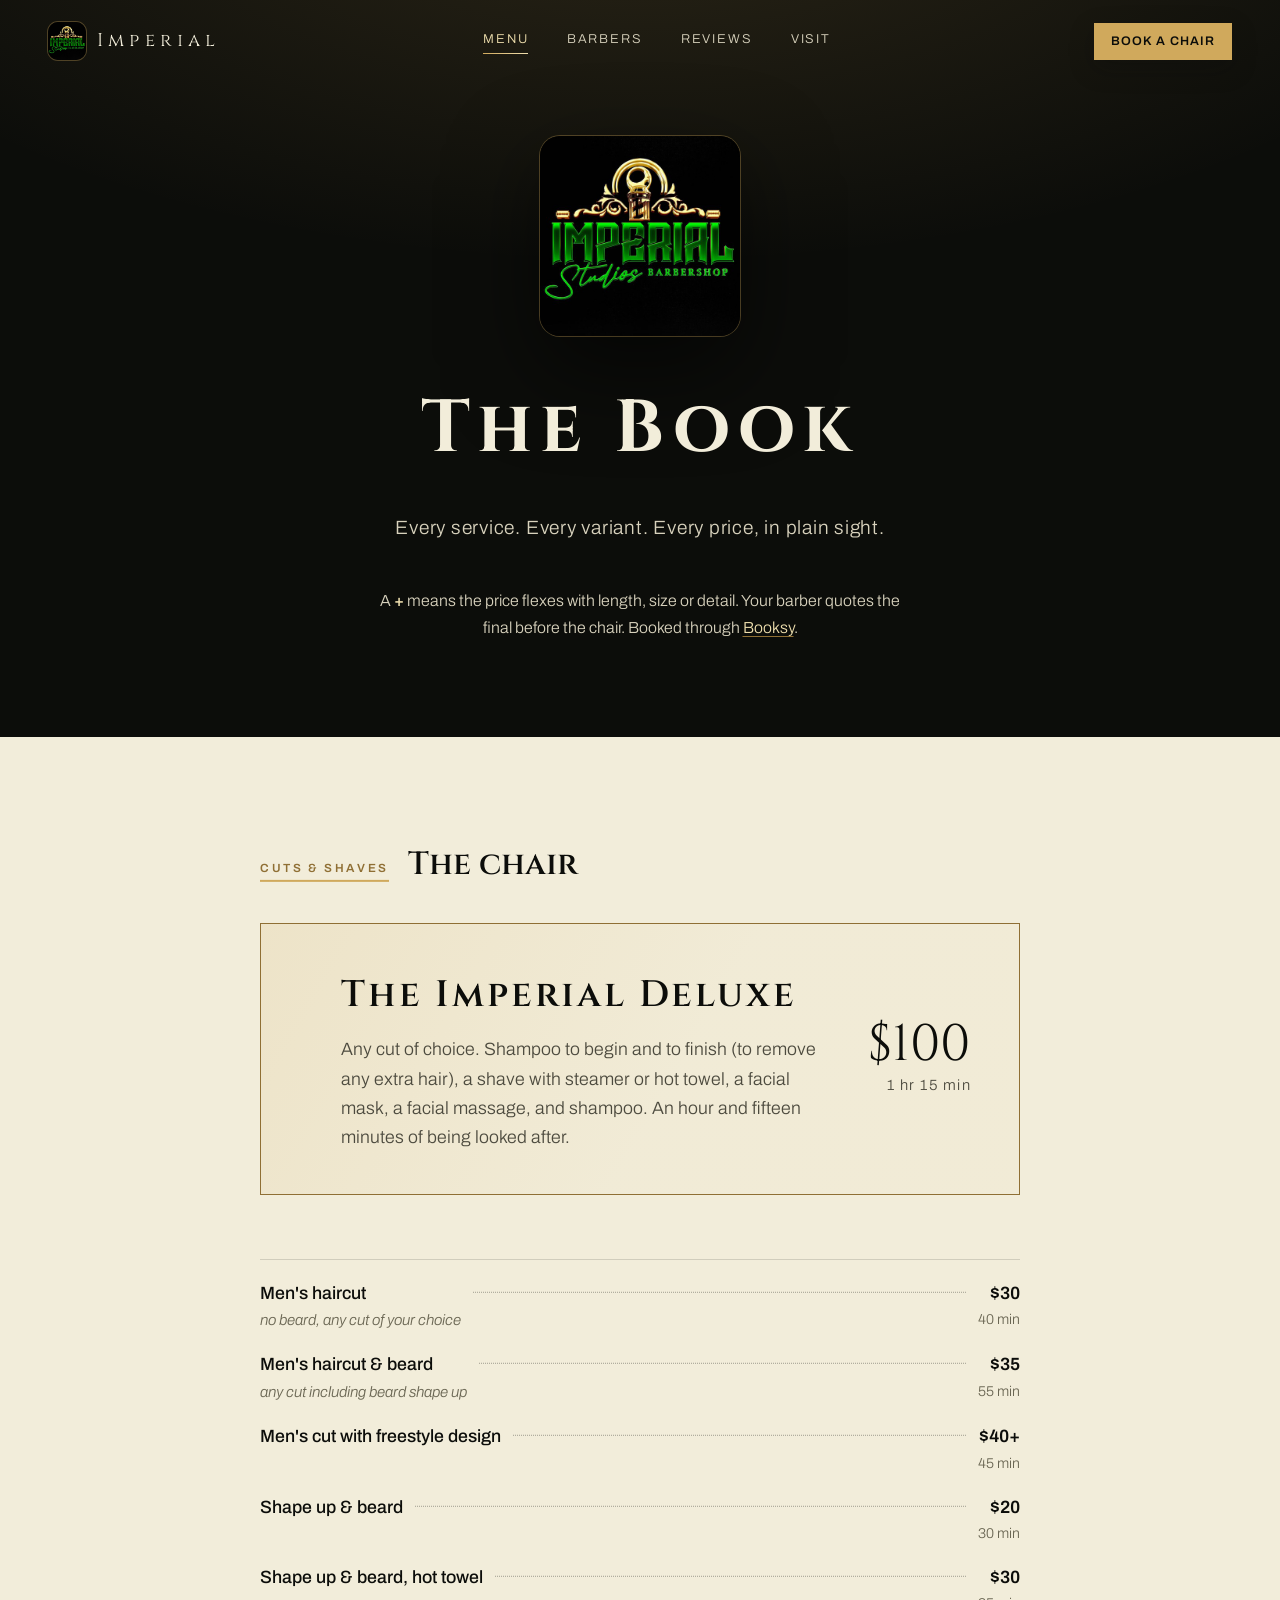
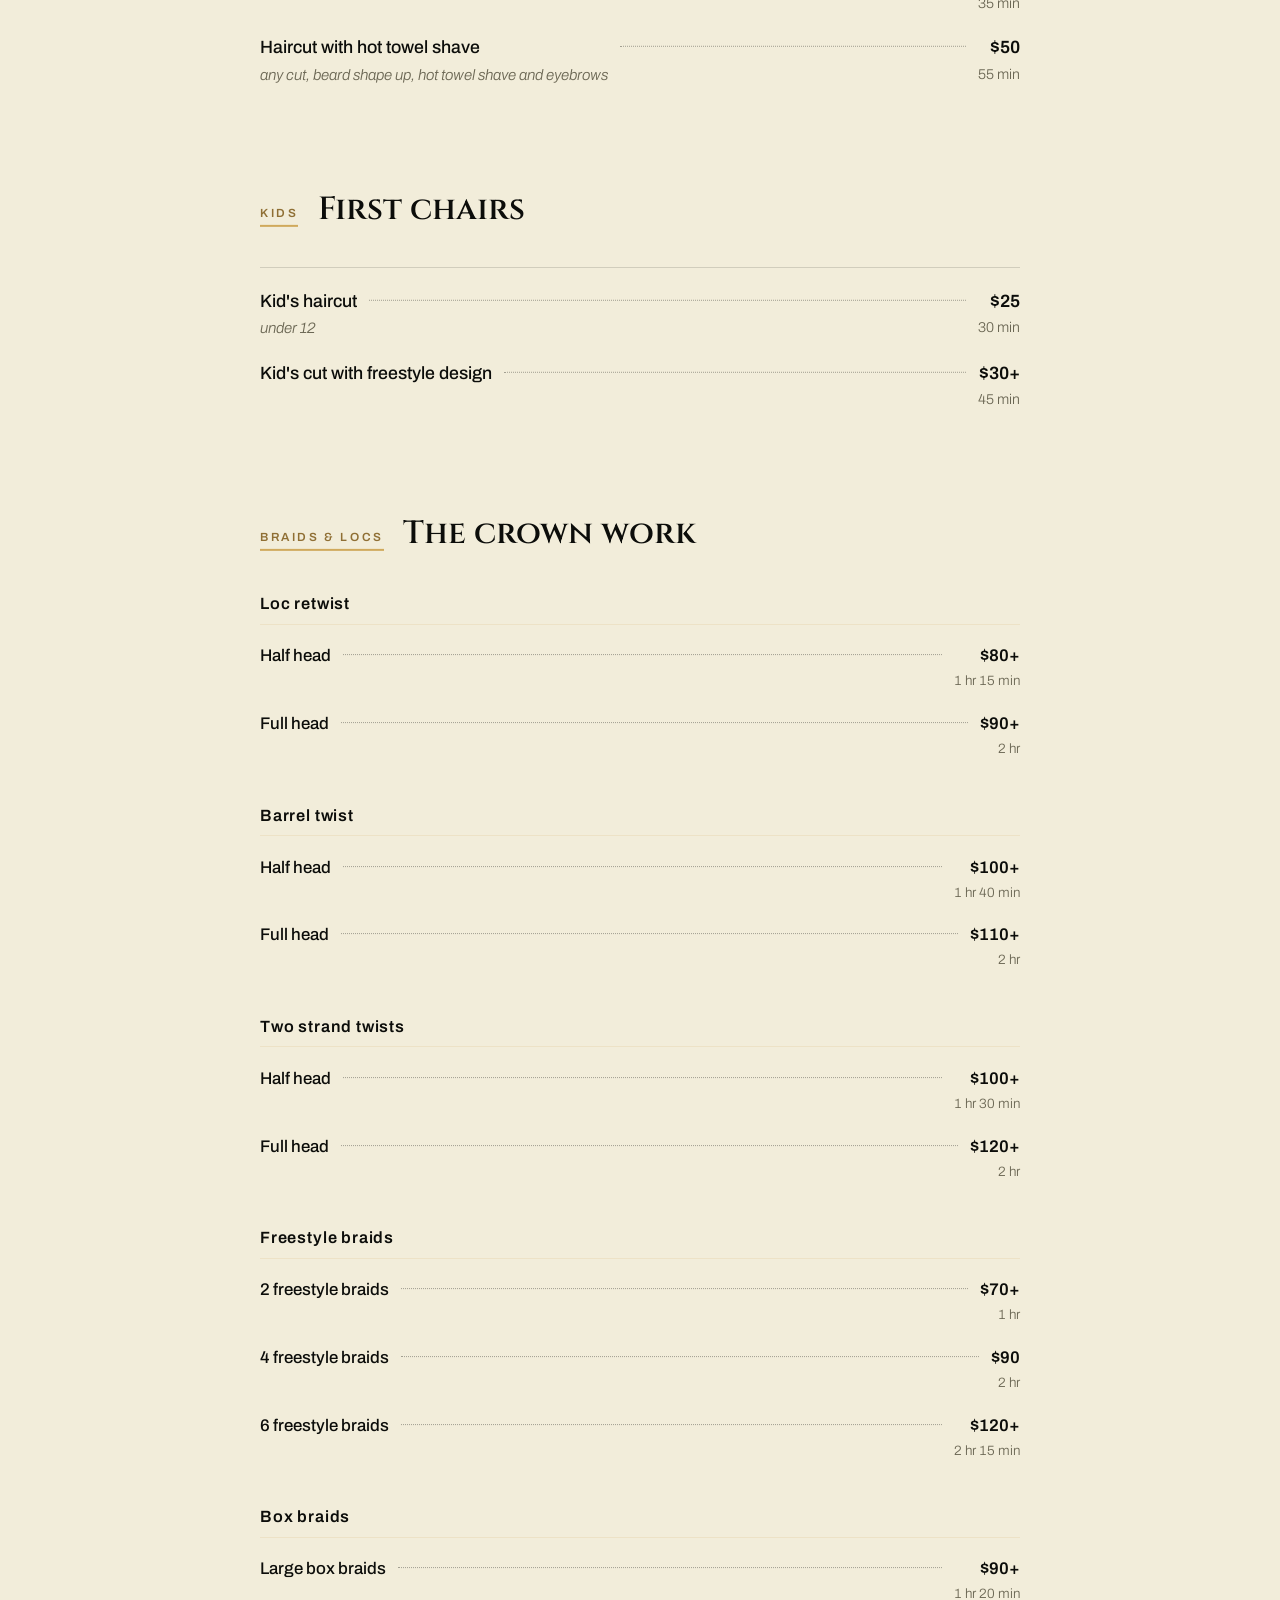
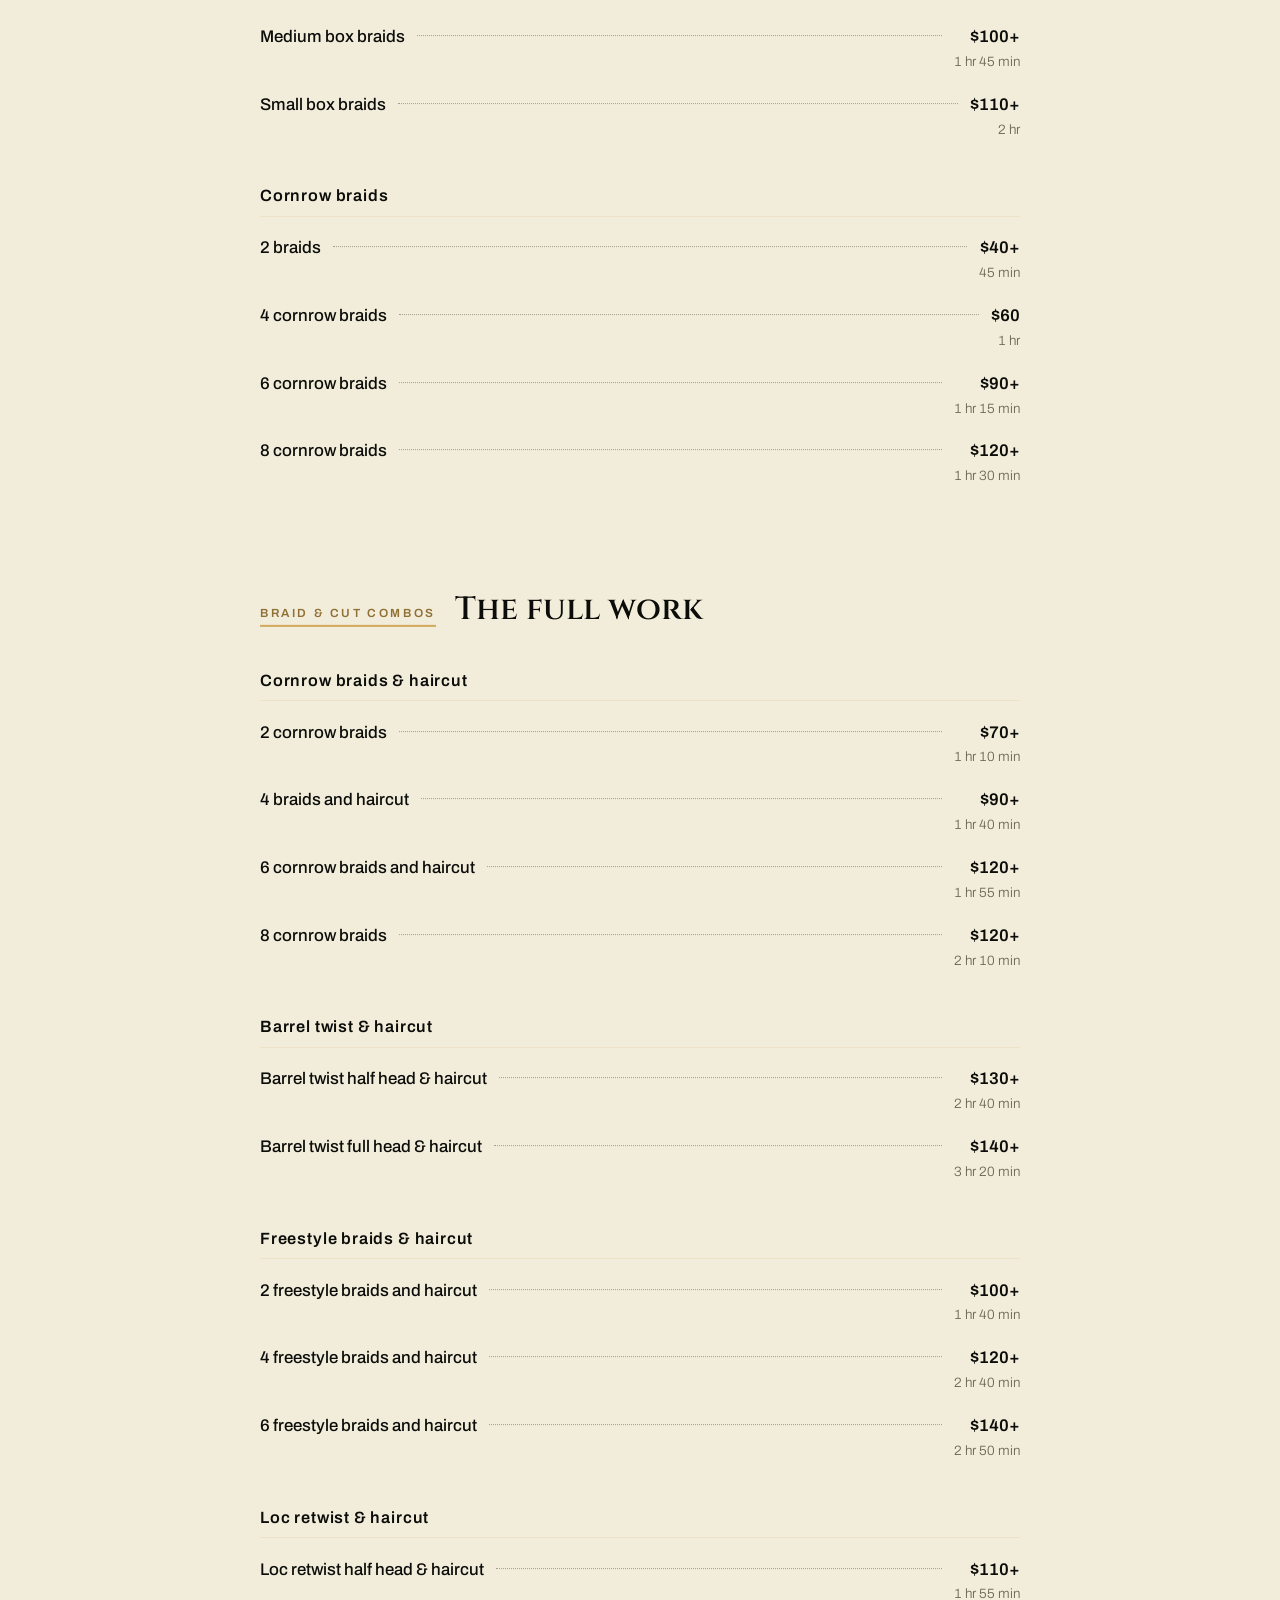
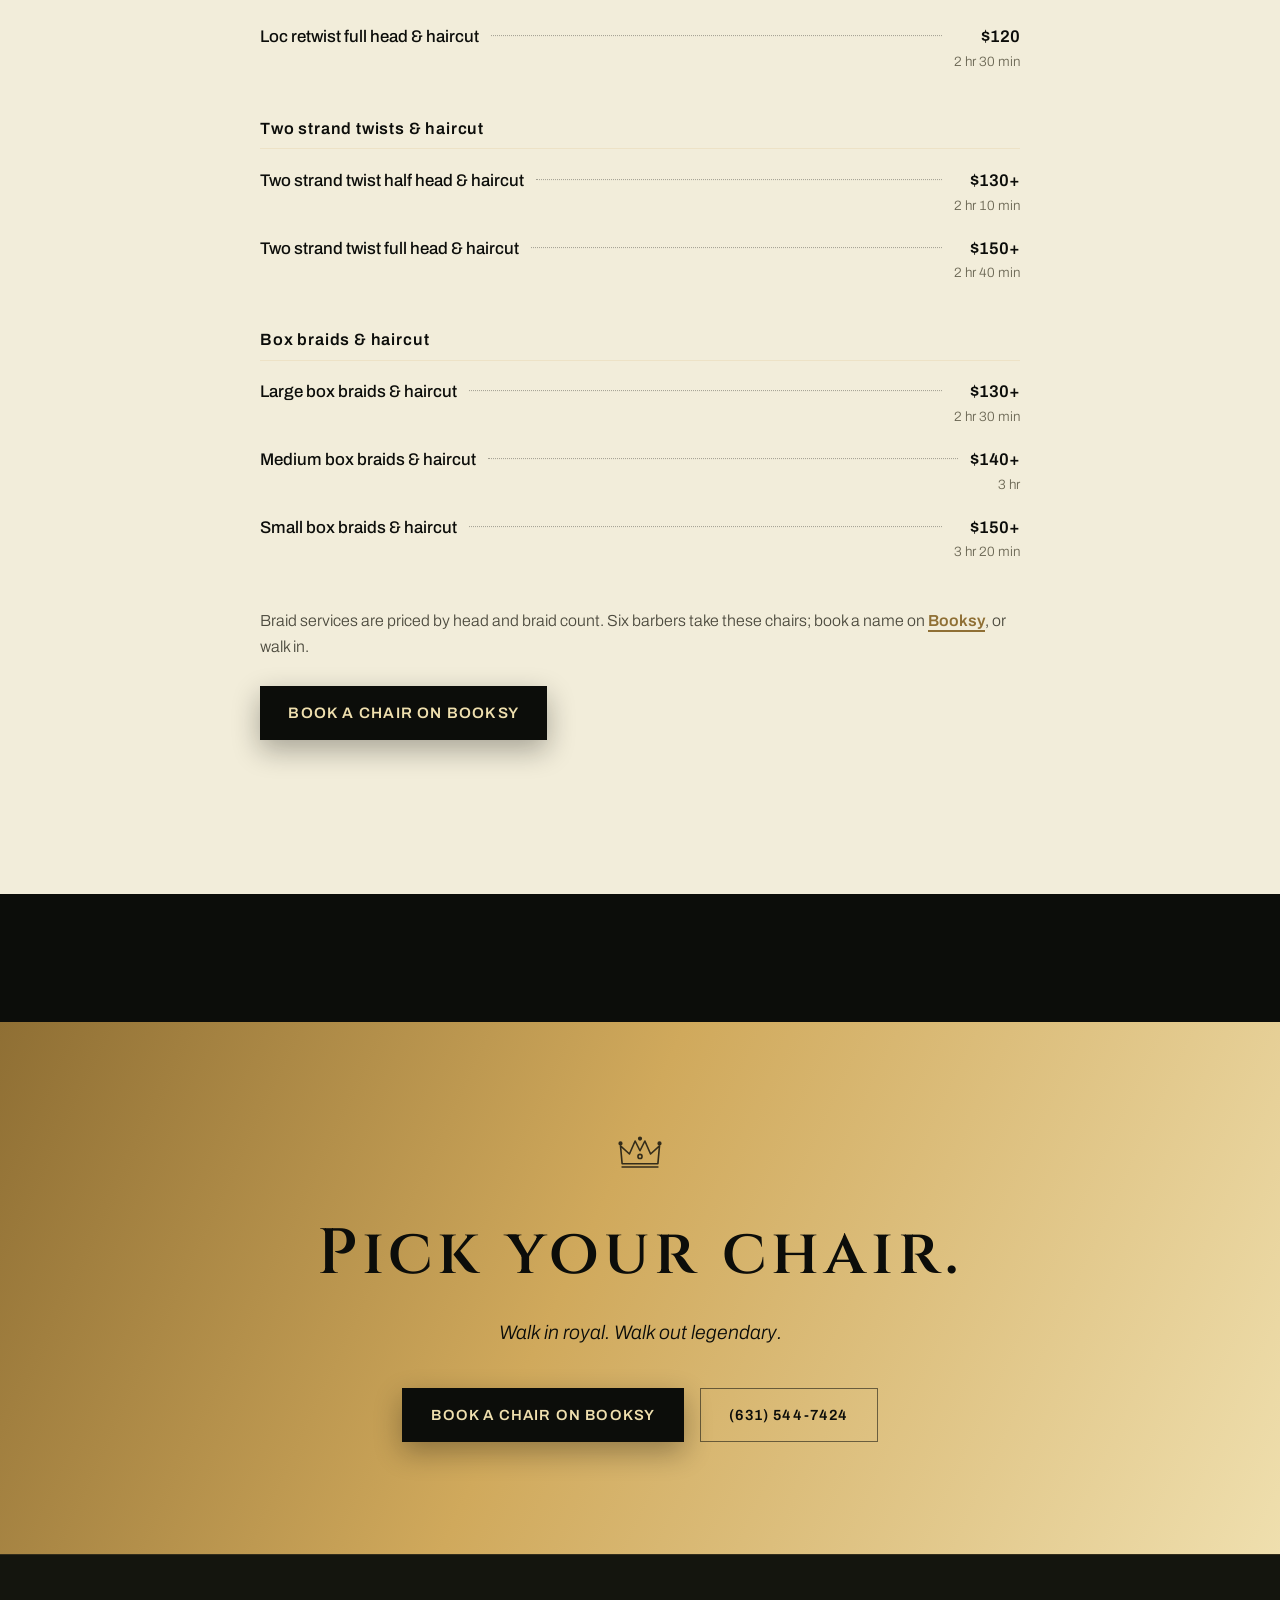
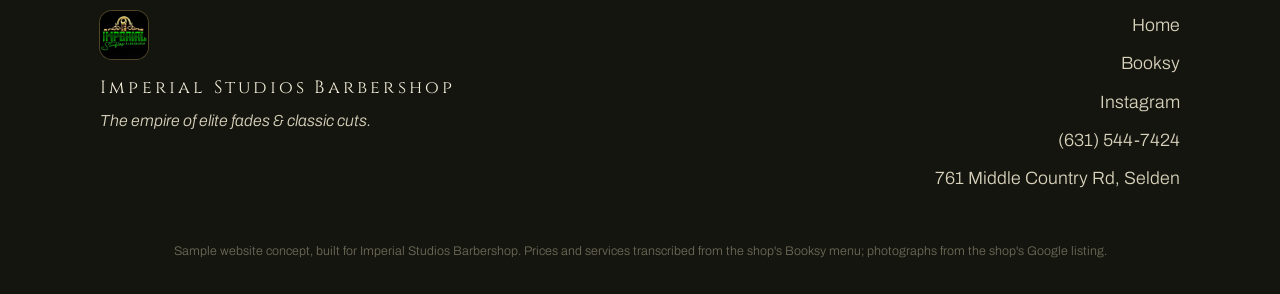
==== commit 75bfb281: "Contrast fixes: Book page on bone ground, ink CTAs on gold band, bolder buttons and booking links" ====
--- a/menu.html
+++ b/menu.html
@@ -217,7 +217,8 @@
           </ul>
         </article>
 
-        <p class="book-footnote rv">Braid services are priced by head and braid count. Six barbers take these chairs; book a name on <a href="https://booksy.com/en-us/1409736_imperial-studios-barbershop_barber-shop_30637_selden" target="_blank" rel="noopener">Booksy</a>.</p>
+        <p class="book-footnote rv">Braid services are priced by head and braid count. Six barbers take these chairs; book a name on <a href="https://booksy.com/en-us/1409736_imperial-studios-barbershop_barber-shop_30637_selden" target="_blank" rel="noopener">Booksy</a>, or walk in.</p>
+        <p class="book-cta-row rv"><a class="btn btn-ink btn-small" href="https://booksy.com/en-us/1409736_imperial-studios-barbershop_barber-shop_30637_selden" target="_blank" rel="noopener">Book a chair on Booksy</a></p>
       </div>
 
     </div>
@@ -225,12 +226,13 @@
 
   <!-- CTA BAND -->
   <section class="cta-band">
-    <div class="wrap cta-inner">
+    <div class="wrap">
+      <svg class="band-crest" width="52" height="40" aria-hidden="true"><use href="#crest"/></svg>
       <h2 class="rv">Pick your chair.</h2>
       <p class="rv">Walk in royal. Walk out legendary.</p>
-      <div class="cta-row rv">
-        <a class="btn btn-solid" href="https://booksy.com/en-us/1409736_imperial-studios-barbershop_barber-shop_30637_selden" target="_blank" rel="noopener">Book a chair</a>
-        <a class="btn btn-ghost" href="tel:+16315447424">(631) 544-7424</a>
+      <div class="hero-actions center rv">
+        <a class="btn btn-ink" href="https://booksy.com/en-us/1409736_imperial-studios-barbershop_barber-shop_30637_selden" target="_blank" rel="noopener">Book a chair on Booksy</a>
+        <a class="btn btn-ink-ghost" href="tel:+16315447424">(631) 544-7424</a>
       </div>
     </div>
   </section>
--- a/styles.css
+++ b/styles.css
@@ -49,7 +49,7 @@
 .btn {
   display: inline-block;
   font-family: var(--body);
-  font-weight: 500;
+  font-weight: 600;
   font-size: .92rem;
   letter-spacing: .08em;
   text-transform: uppercase;
@@ -70,12 +70,12 @@
   pointer-events: none;
 }
 .btn:hover::after { transform: translateX(110%); }
-.btn-solid { background: var(--gold); color: var(--ink); }
+.btn-solid { background: var(--gold); color: var(--ink); box-shadow: 0 8px 24px rgba(12,13,10,.25); }
 .btn-solid:hover { background: var(--gold-bright); border-color: var(--gold-bright); transform: translateY(-2px); }
-.btn-ghost { color: var(--gold-bright); background: transparent; }
+.btn-ghost { color: var(--gold-bright); background: transparent; box-shadow: inset 0 0 0 0 transparent; text-shadow: 0 1px 12px rgba(0,0,0,.45); }
 .btn-ghost:hover { background: rgba(208,169,92,.12); transform: translateY(-2px); }
 .btn-small { padding: .6em 1.3em; font-size: .78rem; }
-.btn-ink { background: var(--ink); border-color: var(--ink); color: var(--gold-bright); }
+.btn-ink { background: var(--ink); border-color: var(--ink); color: var(--gold-bright); box-shadow: 0 10px 28px rgba(12,13,10,.32); }
 .btn-ink:hover { background: #000; transform: translateY(-2px); }
 .btn-ink-ghost { color: var(--ink); border-color: rgba(12,13,10,.55); }
 .btn-ink-ghost:hover { background: rgba(12,13,10,.08); transform: translateY(-2px); }
@@ -279,7 +279,8 @@
 .li-price { order: 2; flex: none; text-align: right; font-weight: 600; font-variant-numeric: tabular-nums; }
 .li-price i { display: block; font-style: normal; font-weight: 300; font-size: .8em; color: #6b6754; }
 .menu-note { margin-top: 1.6rem; font-size: .9em; color: #4c4a3e; }
-.menu-note a { color: var(--ink); text-underline-offset: 3px; text-decoration-color: var(--gold-deep); }
+.menu-note a { color: var(--gold-deep); font-weight: 600; text-underline-offset: 4px; text-decoration-thickness: 2px; transition: color .2s var(--ease-out); }
+.menu-note a:hover { color: var(--ink); }
 
 /* ── Barbers (gold plates) ───────────────────────────── */
 .barbers { padding: clamp(4.5rem, 10vw, 8rem) 0 clamp(3.5rem, 8vw, 6rem); }
@@ -556,7 +557,7 @@
 .book-note .plus { color: var(--gold-bright); font-weight: 600; }
 .book-note a { color: var(--gold-bright); text-underline-offset: 3px; text-decoration-color: var(--gold-deep); }
 
-.book-main { padding: clamp(3.5rem, 8vw, 6.5rem) 0 clamp(2rem, 5vw, 3.5rem); }
+.book-main { background: var(--bone); color: var(--ink); padding: clamp(3.5rem, 8vw, 6.5rem) 0 clamp(2rem, 5vw, 3.5rem); }
 .book-cat { max-width: 760px; margin: 0 auto clamp(3.5rem, 8vw, 5.5rem); }
 .cat-head { display: flex; align-items: baseline; gap: 1.2rem; margin-bottom: 1.9rem; }
 .cat-kicker {
@@ -582,7 +583,9 @@
 .svc .ledger li { font-size: .95em; }
 
 .book-footnote { margin-top: 2.2rem; font-size: .9em; color: #4c4a3e; }
-.book-footnote a { color: var(--ink); text-underline-offset: 3px; text-decoration-color: var(--gold-deep); }
+.book-footnote a { color: var(--gold-deep); font-weight: 600; text-underline-offset: 4px; text-decoration-thickness: 2px; }
+.book-cta-row { margin-top: 1.6rem; }
+.book-cta-row .btn { font-size: .95rem; padding: .9em 1.8em; }
 
 /* CTA band reuse for the book page */
 .cta-band { text-align: center; }
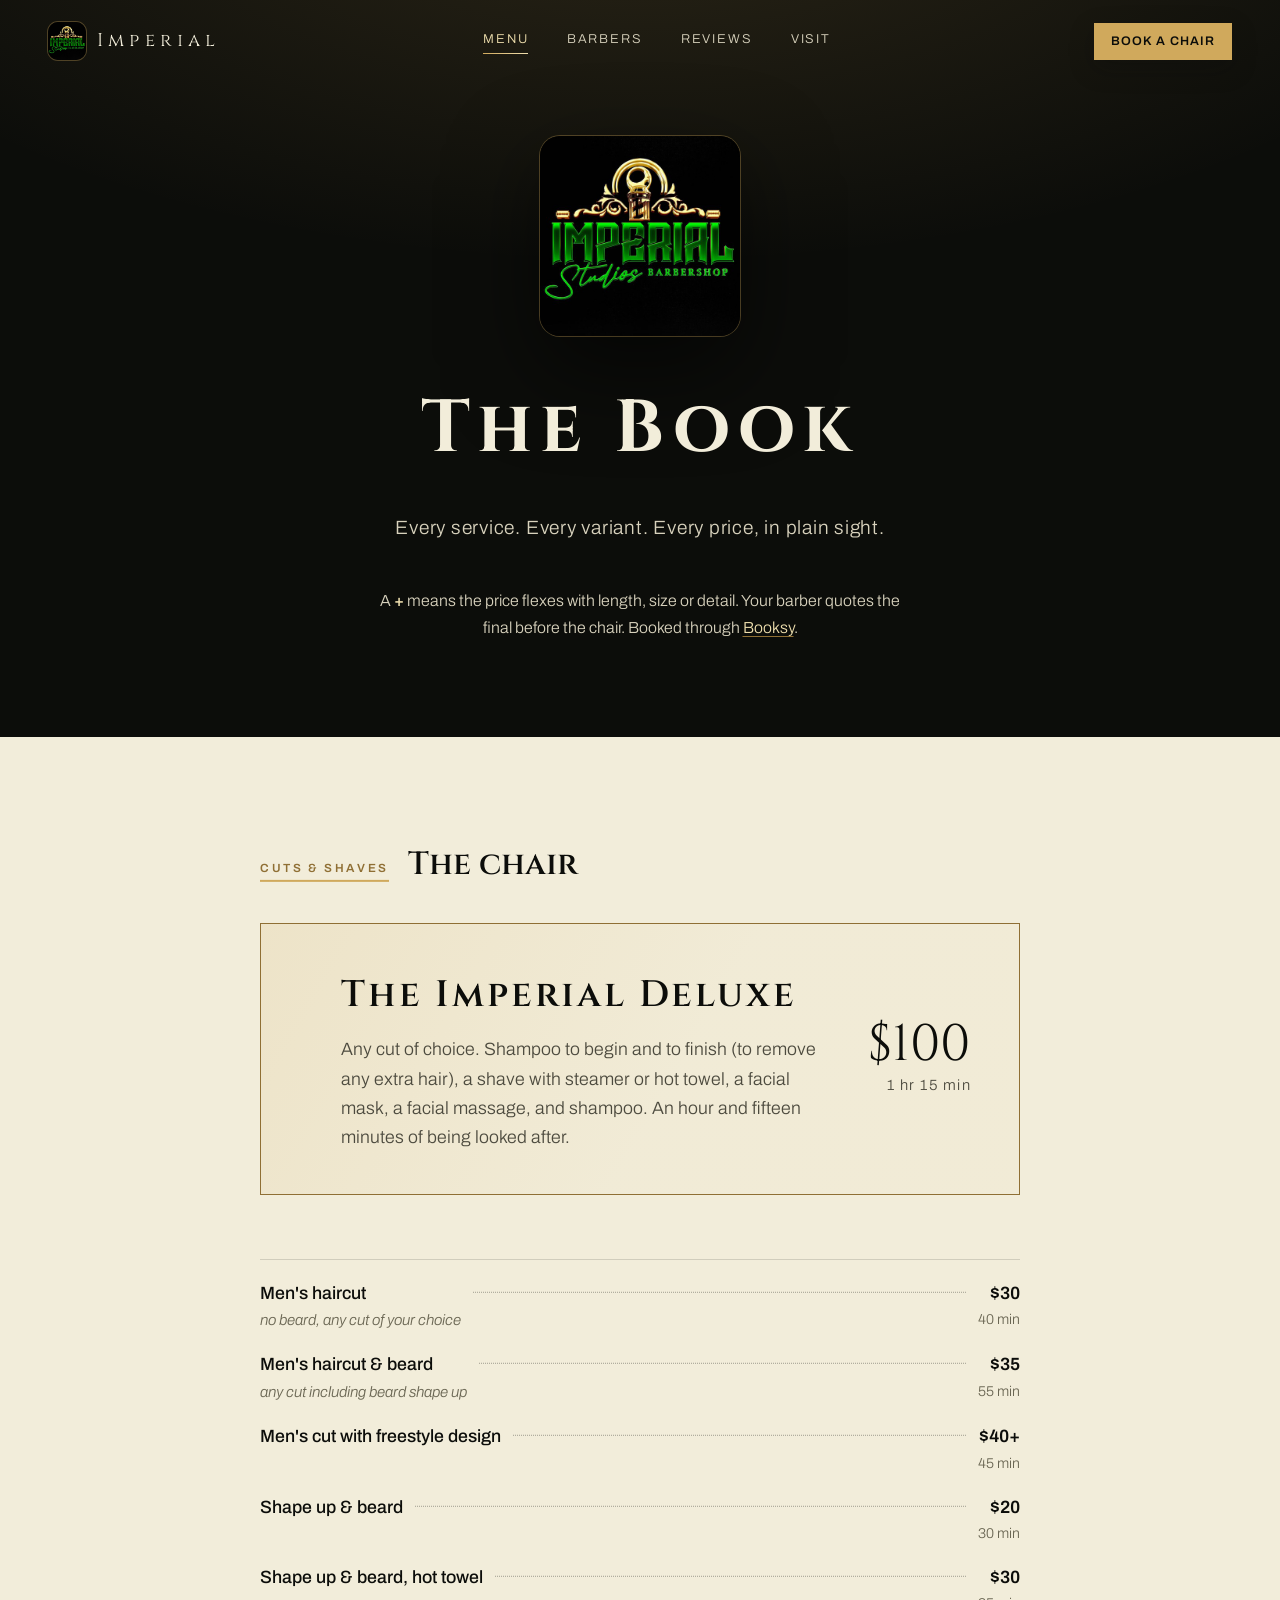
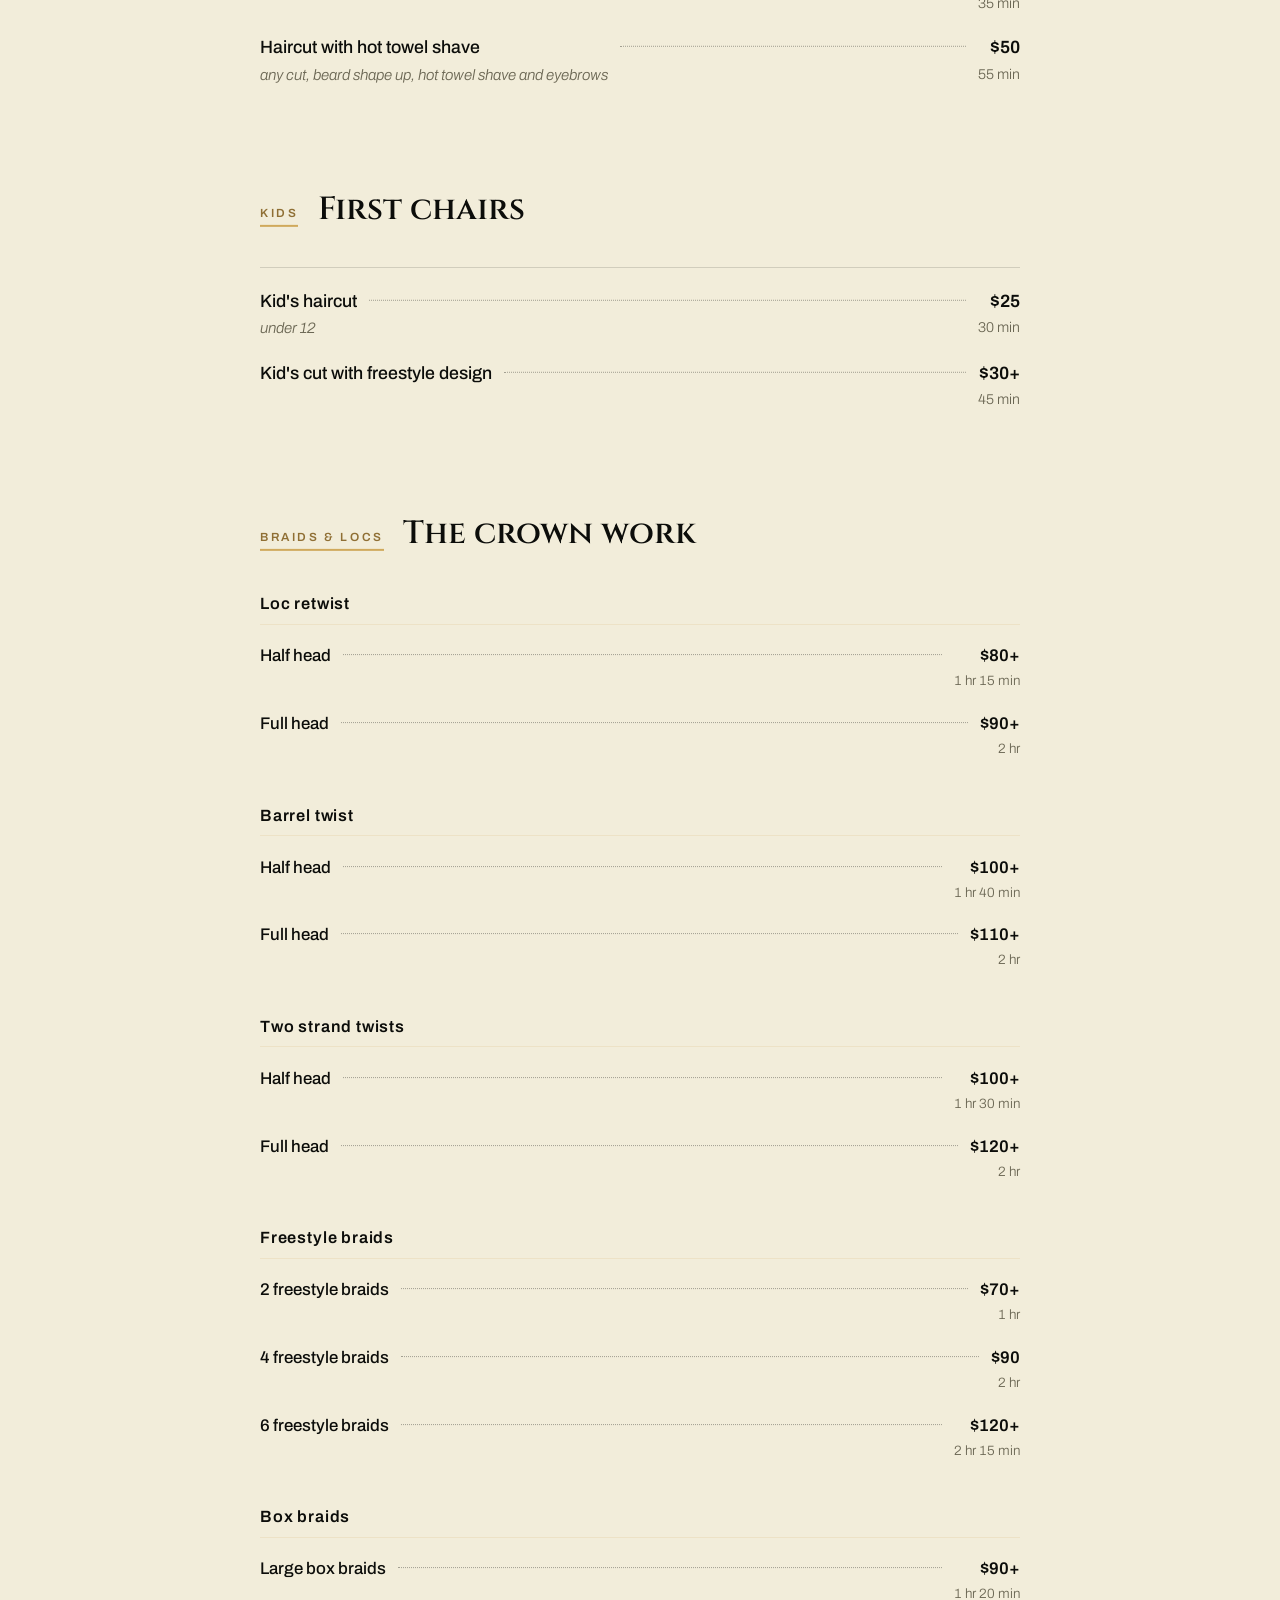
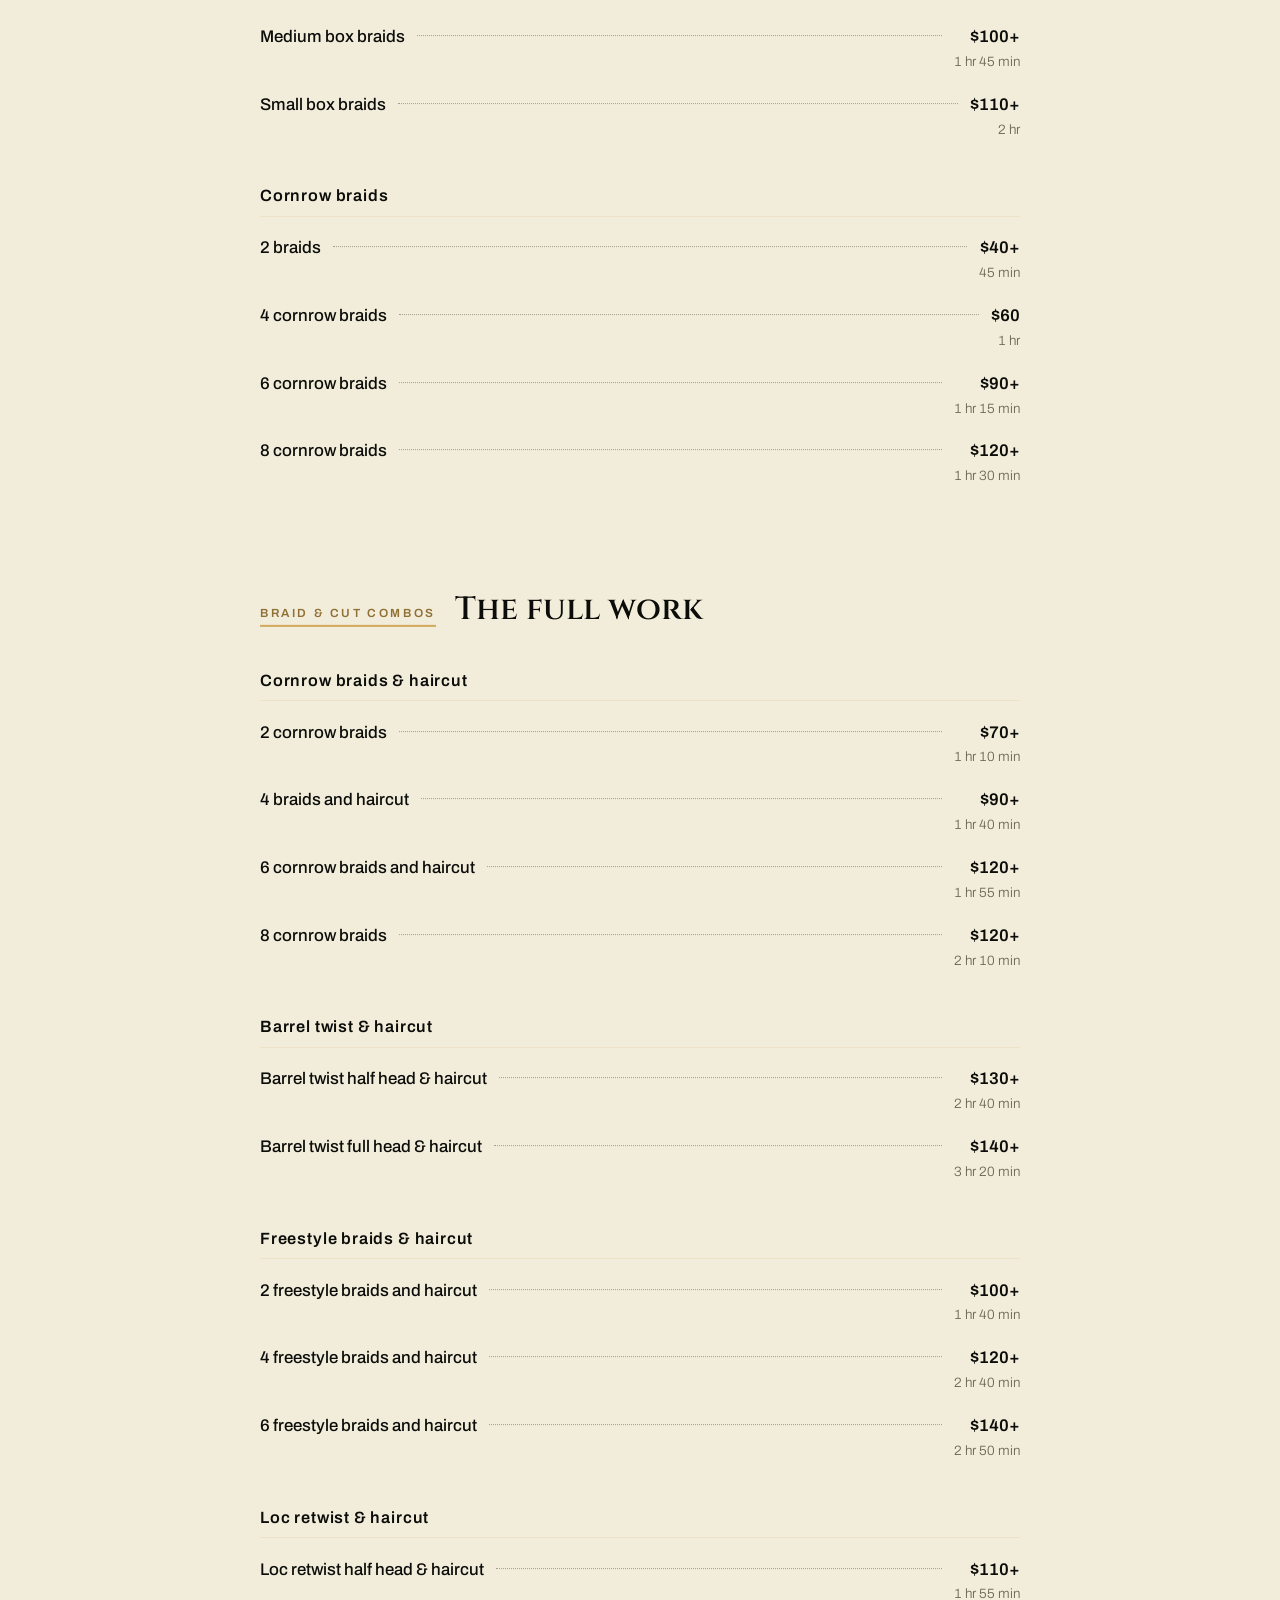
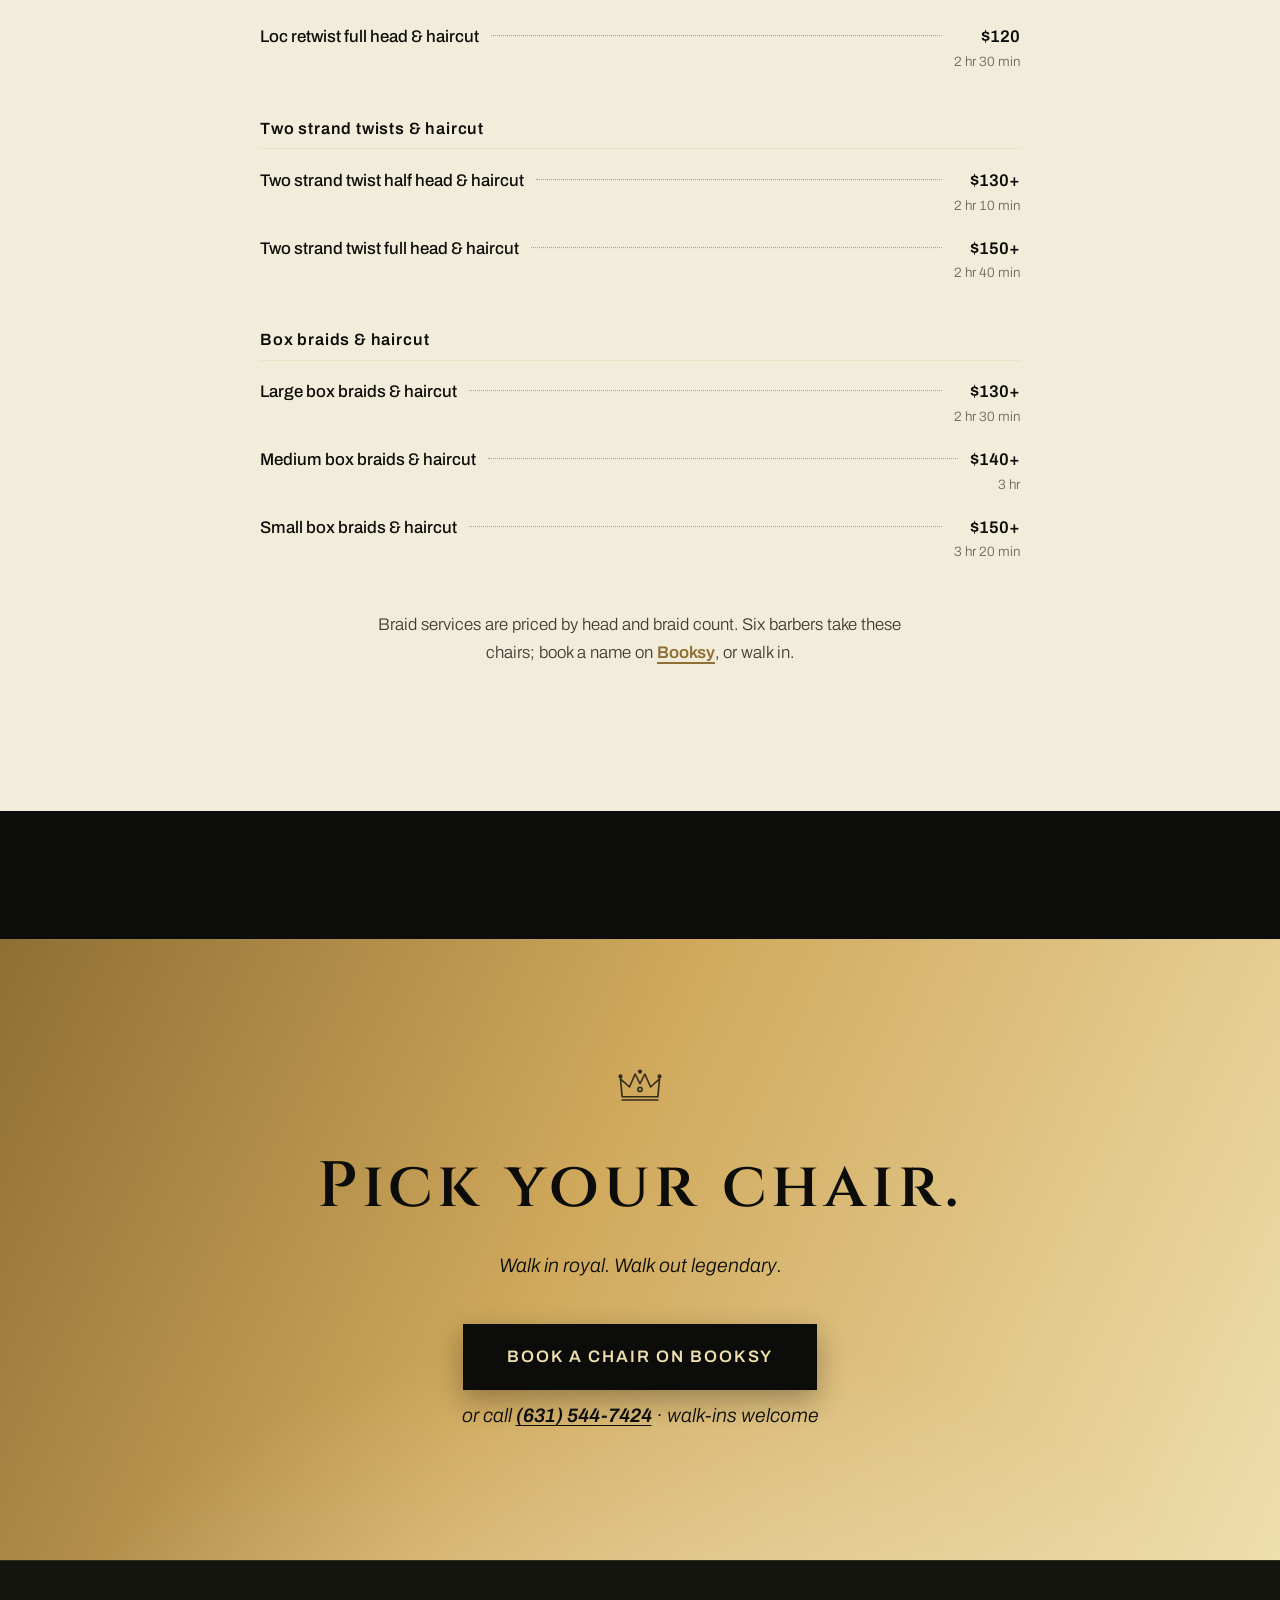
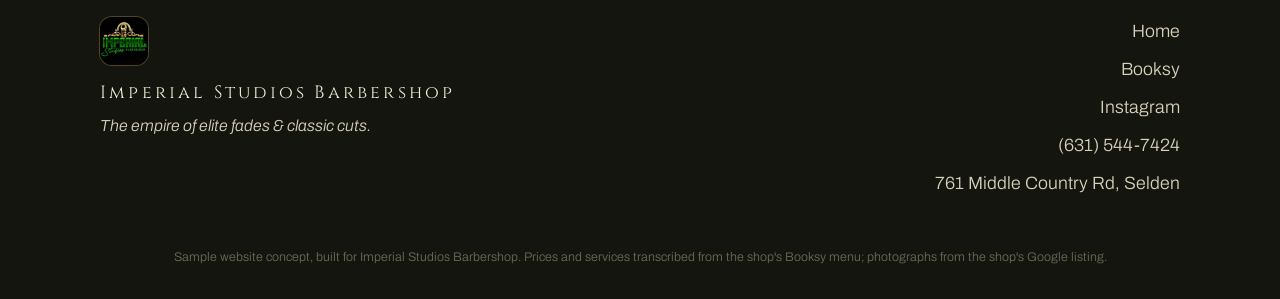
==== commit 07edaed4: "Finale: one big centered Booksy button in the closing band, phone demoted to a text line, centered f" ====
--- a/menu.html
+++ b/menu.html
@@ -12,7 +12,7 @@
 <link rel="preconnect" href="https://fonts.googleapis.com">
 <link rel="preconnect" href="https://fonts.gstatic.com" crossorigin>
 <link href="https://fonts.googleapis.com/css2?family=Cinzel:wght@400;600;700;900&family=Archivo:ital,wght@0,300;0,400;0,500;0,600;1,400&display=swap" rel="stylesheet">
-<link rel="stylesheet" href="styles.css">
+<link rel="stylesheet" href="styles.css?v=2">
 </head>
 <body id="top">
 
@@ -218,7 +218,6 @@
         </article>
 
         <p class="book-footnote rv">Braid services are priced by head and braid count. Six barbers take these chairs; book a name on <a href="https://booksy.com/en-us/1409736_imperial-studios-barbershop_barber-shop_30637_selden" target="_blank" rel="noopener">Booksy</a>, or walk in.</p>
-        <p class="book-cta-row rv"><a class="btn btn-ink btn-small" href="https://booksy.com/en-us/1409736_imperial-studios-barbershop_barber-shop_30637_selden" target="_blank" rel="noopener">Book a chair on Booksy</a></p>
       </div>
 
     </div>
@@ -231,9 +230,9 @@
       <h2 class="rv">Pick your chair.</h2>
       <p class="rv">Walk in royal. Walk out legendary.</p>
       <div class="hero-actions center rv">
-        <a class="btn btn-ink" href="https://booksy.com/en-us/1409736_imperial-studios-barbershop_barber-shop_30637_selden" target="_blank" rel="noopener">Book a chair on Booksy</a>
-        <a class="btn btn-ink-ghost" href="tel:+16315447424">(631) 544-7424</a>
-      </div>
+        <a class="btn btn-ink btn-lg" href="https://booksy.com/en-us/1409736_imperial-studios-barbershop_barber-shop_30637_selden" target="_blank" rel="noopener">Book a chair on Booksy</a>
+      </div>
+      <p class="band-alt rv">or call <a href="tel:+16315447424">(631) 544-7424</a> · walk-ins welcome</p>
     </div>
   </section>
 
--- a/styles.css
+++ b/styles.css
@@ -77,6 +77,15 @@
 .btn-small { padding: .6em 1.3em; font-size: .78rem; }
 .btn-ink { background: var(--ink); border-color: var(--ink); color: var(--gold-bright); box-shadow: 0 10px 28px rgba(12,13,10,.32); }
 .btn-ink:hover { background: #000; transform: translateY(-2px); }
+.btn-lg { font-size: 1.04rem; padding: 1.1em 2.6em; letter-spacing: .12em; animation: btn-glow 3.4s var(--ease-out) infinite; }
+.btn-lg:hover { animation-play-state: paused; }
+@keyframes btn-glow {
+  0%, 100% { box-shadow: 0 12px 36px rgba(12,13,10,.35); }
+  50%      { box-shadow: 0 12px 36px rgba(12,13,10,.35), 0 0 38px rgba(239,223,174,.7); }
+}
+.band-alt { margin-top: 1.5rem; font-style: italic; font-size: .98em; opacity: .92; }
+.band-alt a { font-weight: 600; color: inherit; text-underline-offset: 3px; }
+@media (prefers-reduced-motion: reduce) { .btn-lg { animation: none; } }
 .btn-ink-ghost { color: var(--ink); border-color: rgba(12,13,10,.55); }
 .btn-ink-ghost:hover { background: rgba(12,13,10,.08); transform: translateY(-2px); }
 
@@ -388,15 +397,17 @@
 /* ── CTA band ────────────────────────────────────────── */
 .cta-band {
   margin-top: clamp(4.5rem, 10vw, 8rem);
-  background: linear-gradient(115deg, var(--gold-deep), var(--gold) 45%, var(--gold-bright));
+  background:
+    radial-gradient(90% 130% at 50% 135%, rgba(255,252,240,.38), rgba(255,252,240,0) 55%),
+    linear-gradient(115deg, var(--gold-deep), var(--gold) 45%, var(--gold-bright));
   color: var(--ink);
   text-align: center;
-  padding: clamp(4rem, 9vw, 7rem) 1.5rem;
+  padding: clamp(4.5rem, 10vw, 8rem) 1.5rem;
 }
 .band-crest { color: var(--ink); opacity: .8; }
 .cta-band h2 { font-size: clamp(2.2rem, 6vw, 4rem); letter-spacing: .08em; margin-top: 1.2rem; }
 .cta-band p { margin-top: .6rem; font-style: italic; font-size: 1.1em; }
-.cta-band .hero-actions { margin-top: 2.4rem; }
+.cta-band .hero-actions { margin-top: 2.6rem; }
 
 /* ── Footer ──────────────────────────────────────────── */
 .site-foot { background: var(--ink-2); border-top: 1px solid var(--gold-line-soft); padding: 3.5rem 0 2rem; }
@@ -582,10 +593,10 @@
 }
 .svc .ledger li { font-size: .95em; }
 
-.book-footnote { margin-top: 2.2rem; font-size: .9em; color: #4c4a3e; }
+.book-footnote { margin-top: 2.4rem; font-size: .95em; color: #3f3d33; }
 .book-footnote a { color: var(--gold-deep); font-weight: 600; text-underline-offset: 4px; text-decoration-thickness: 2px; }
-.book-cta-row { margin-top: 1.6rem; }
-.book-cta-row .btn { font-size: .95rem; padding: .9em 1.8em; }
+/* footnote centered so the eye lands on it before the band */
+.book-footnote { max-width: 34em; margin-left: auto; margin-right: auto; text-align: center; }
 
 /* CTA band reuse for the book page */
 .cta-band { text-align: center; }
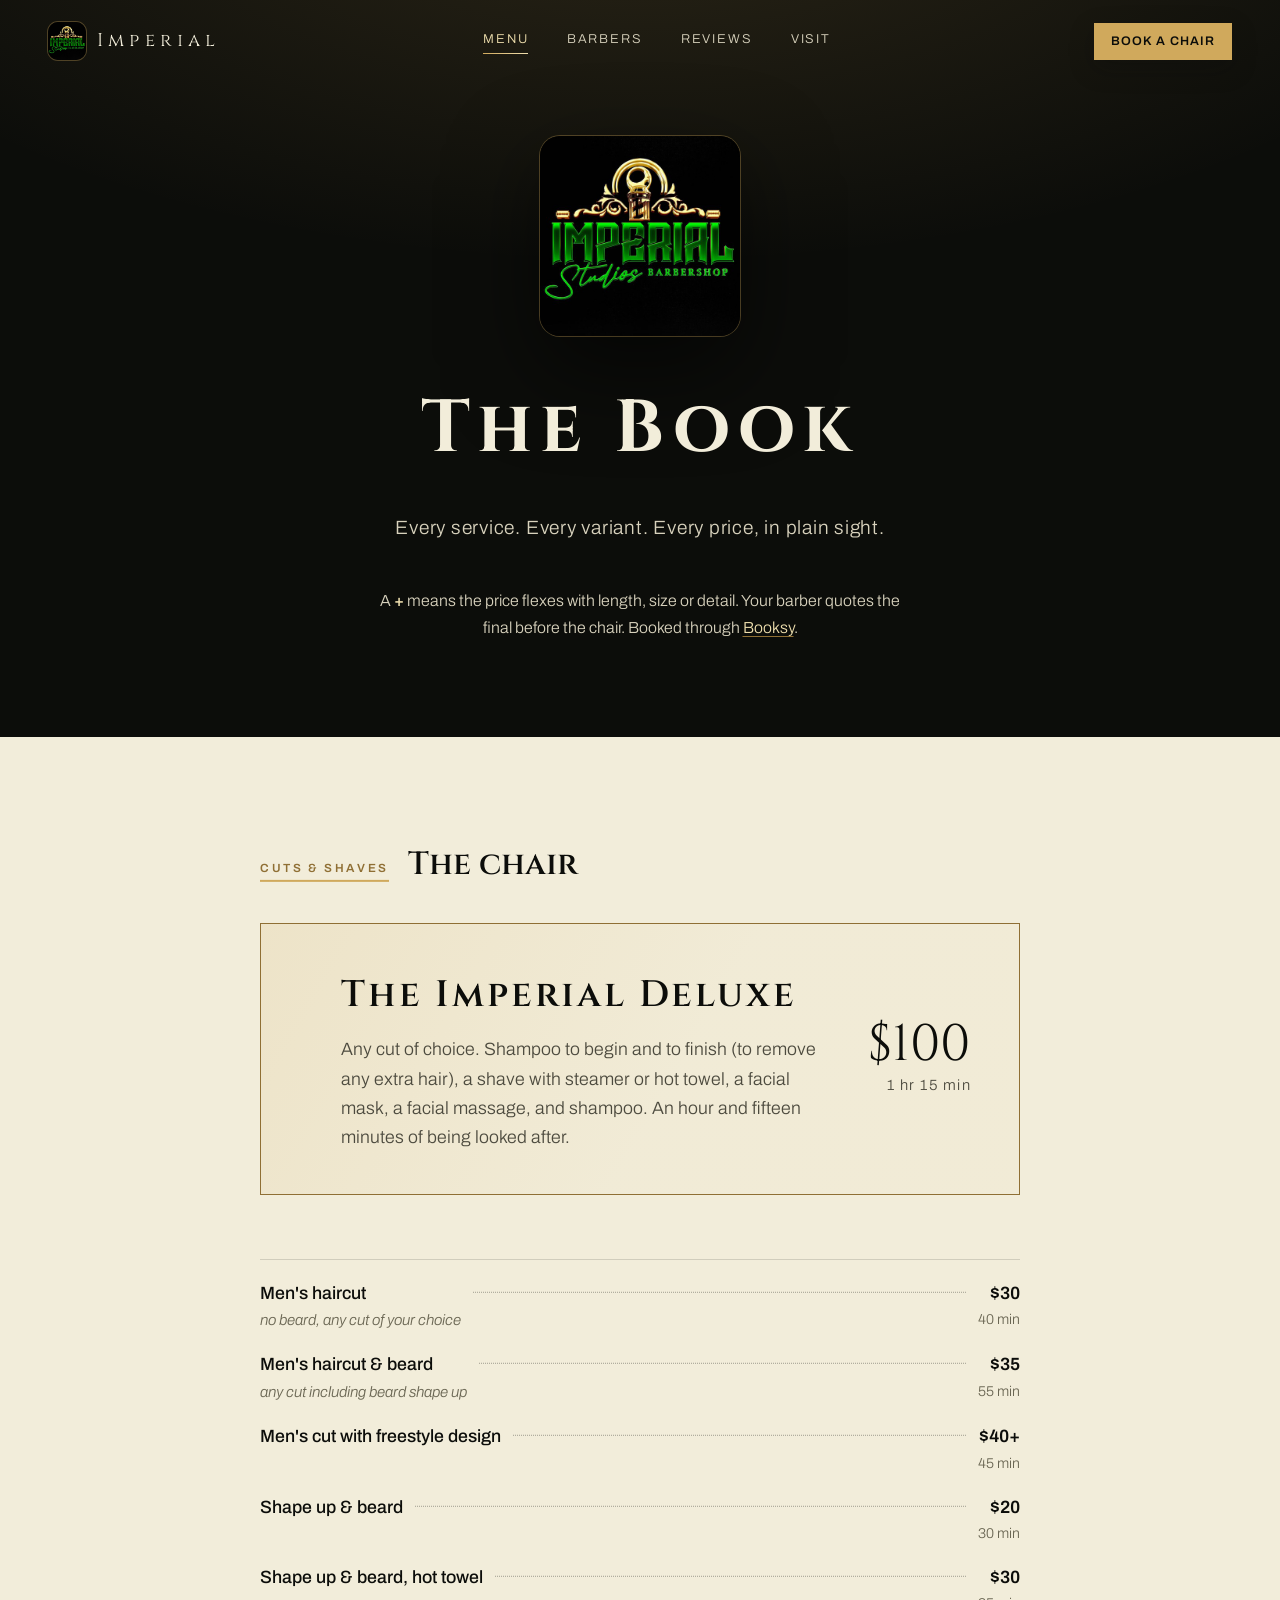
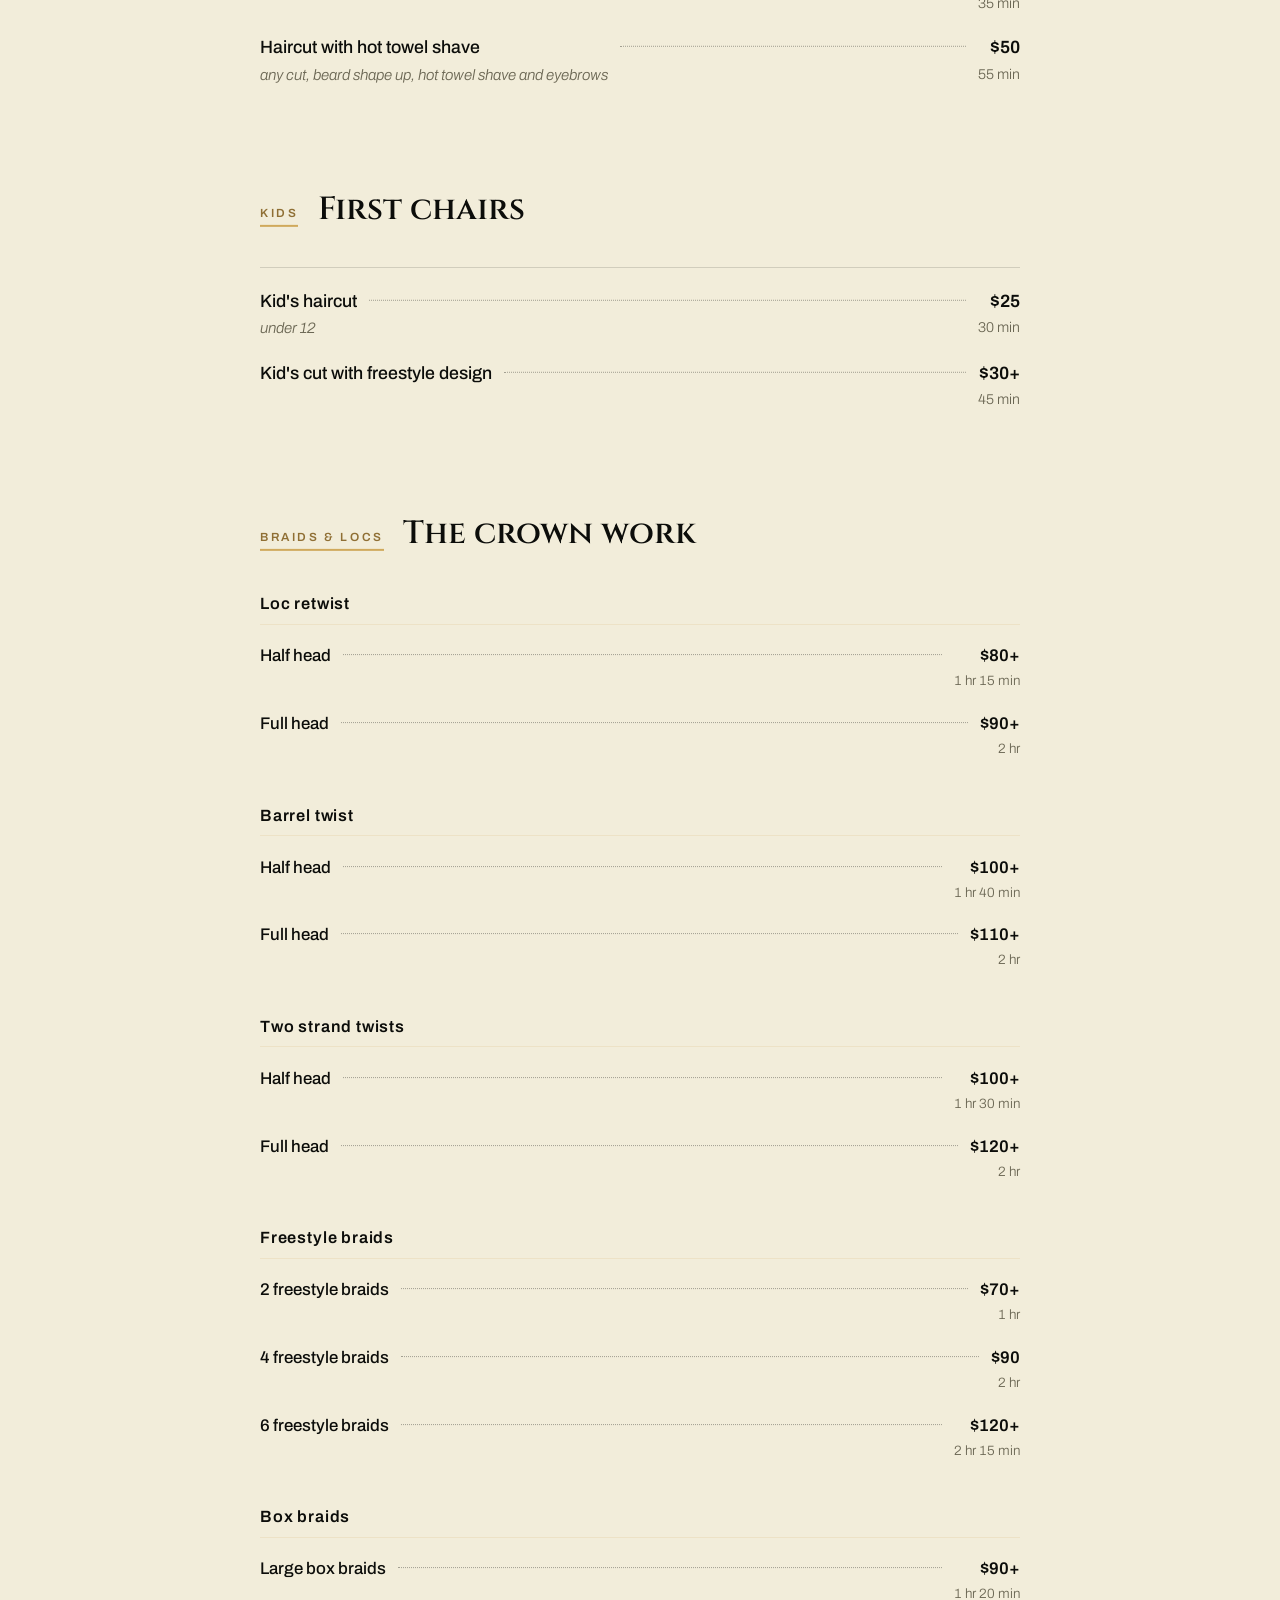
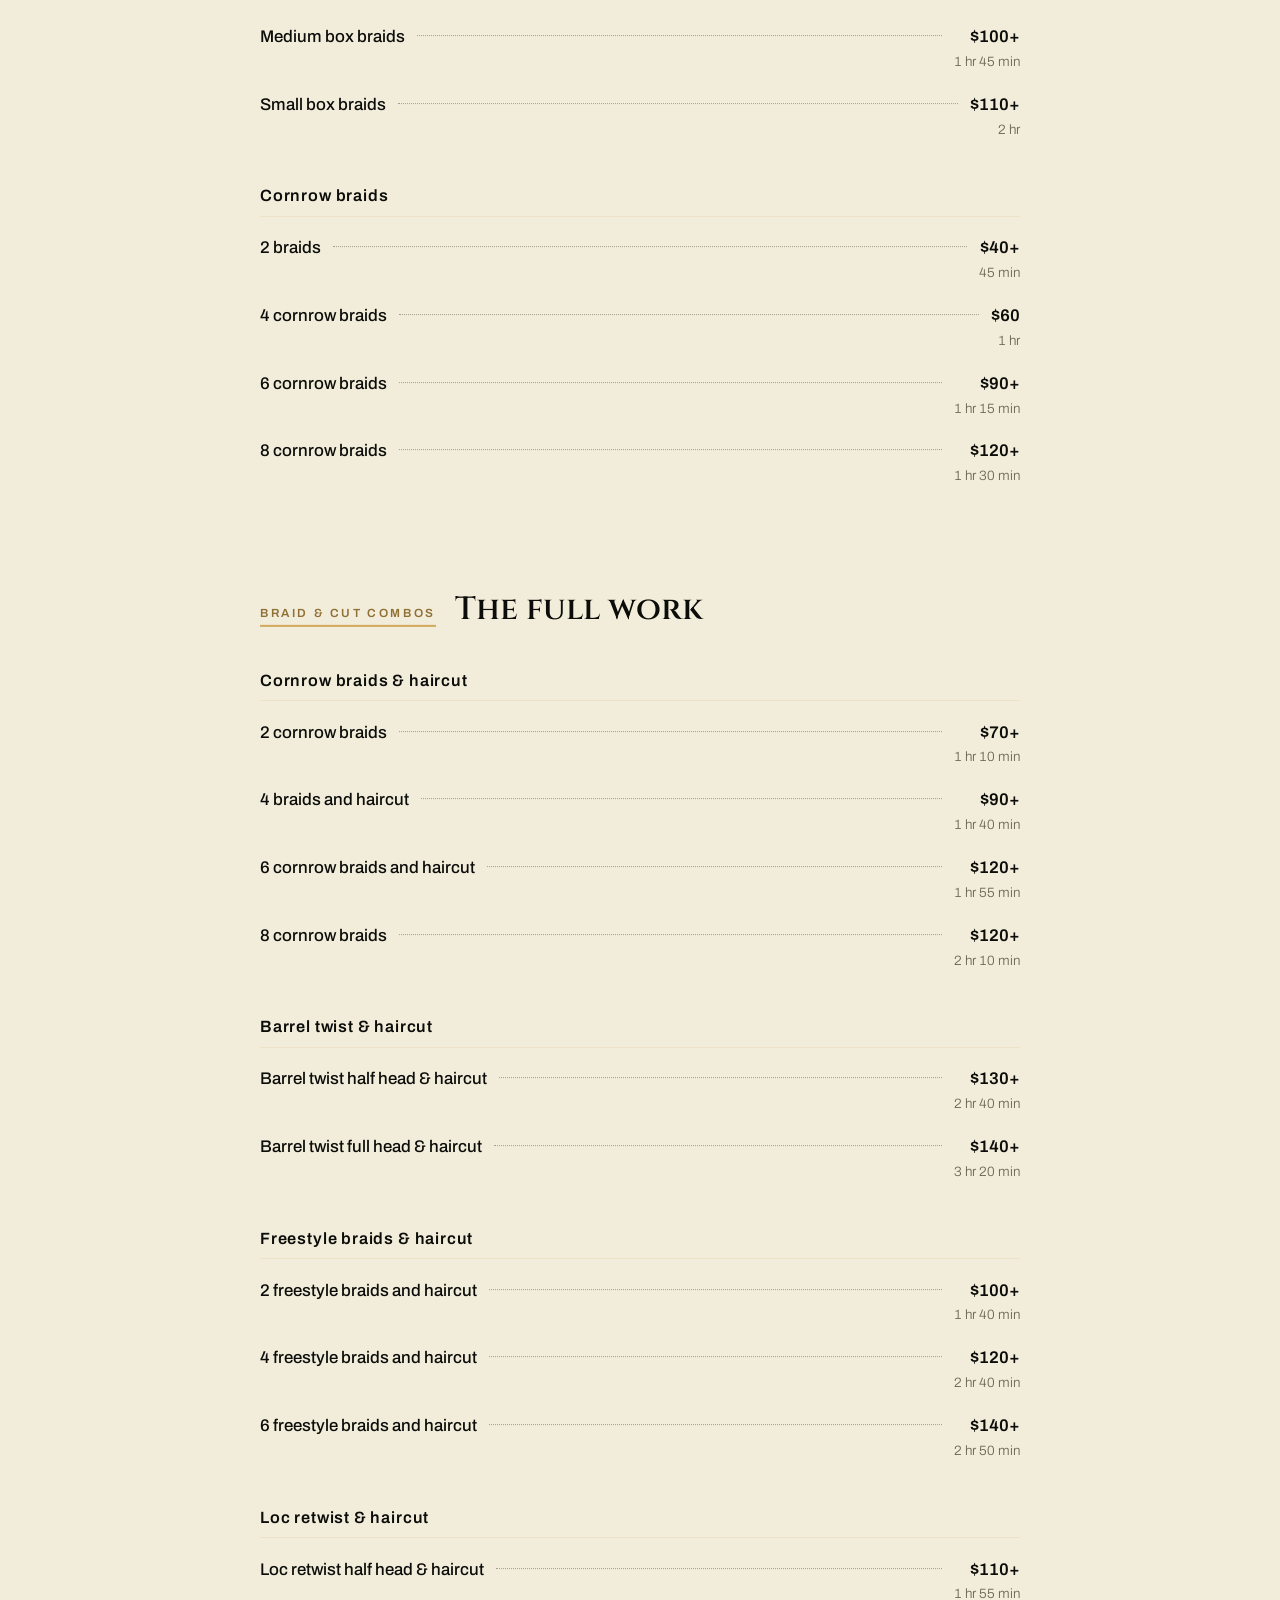
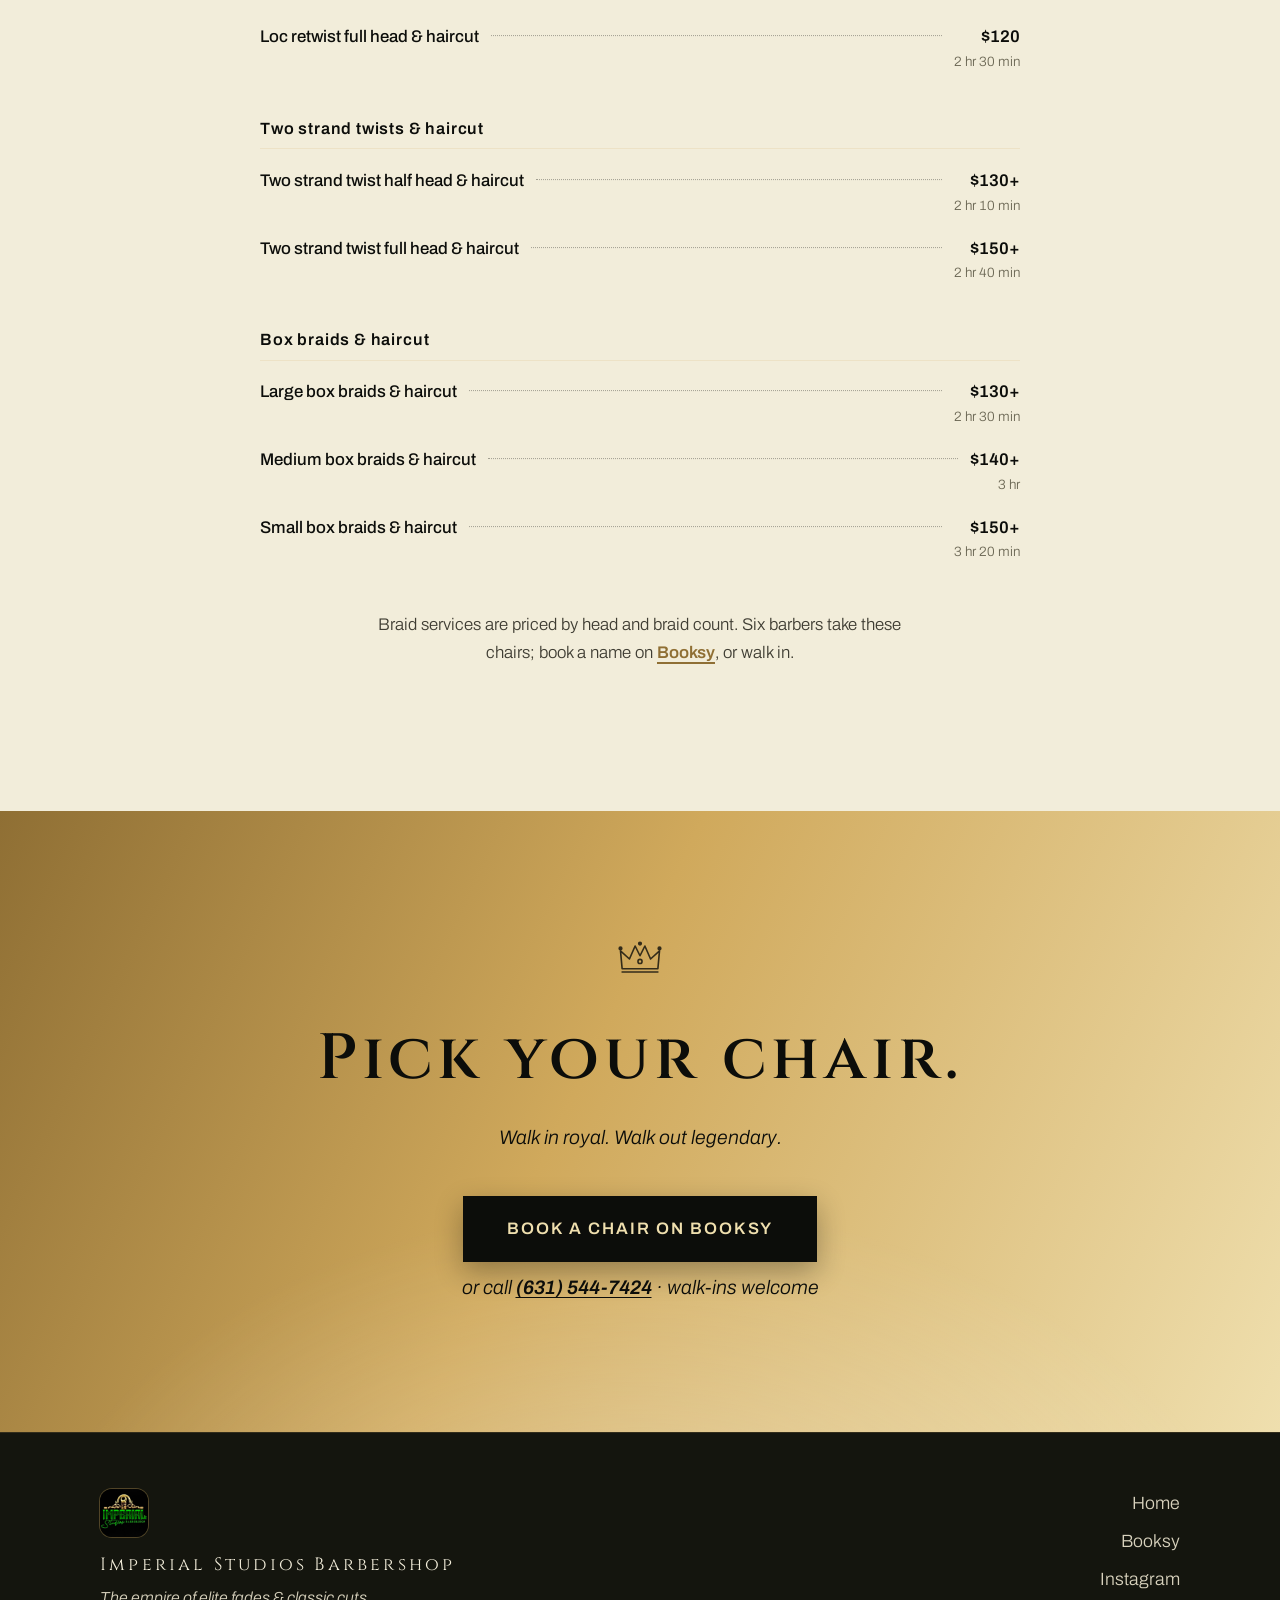
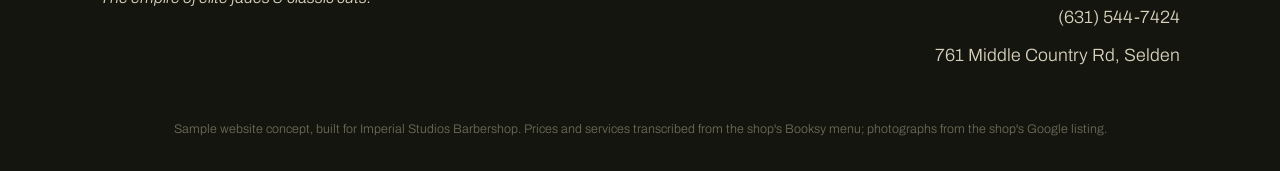
==== commit 703bd26b: "Close the dark gap between the Book page and its closing band" ====
--- a/menu.html
+++ b/menu.html
@@ -12,7 +12,7 @@
 <link rel="preconnect" href="https://fonts.googleapis.com">
 <link rel="preconnect" href="https://fonts.gstatic.com" crossorigin>
 <link href="https://fonts.googleapis.com/css2?family=Cinzel:wght@400;600;700;900&family=Archivo:ital,wght@0,300;0,400;0,500;0,600;1,400&display=swap" rel="stylesheet">
-<link rel="stylesheet" href="styles.css?v=2">
+<link rel="stylesheet" href="styles.css?v=3">
 </head>
 <body id="top">
 
--- a/styles.css
+++ b/styles.css
@@ -600,3 +600,5 @@
 
 /* CTA band reuse for the book page */
 .cta-band { text-align: center; }
+/* when the band follows the Book page's light ground, close the gap */
+.book-main + .cta-band { margin-top: 0; }
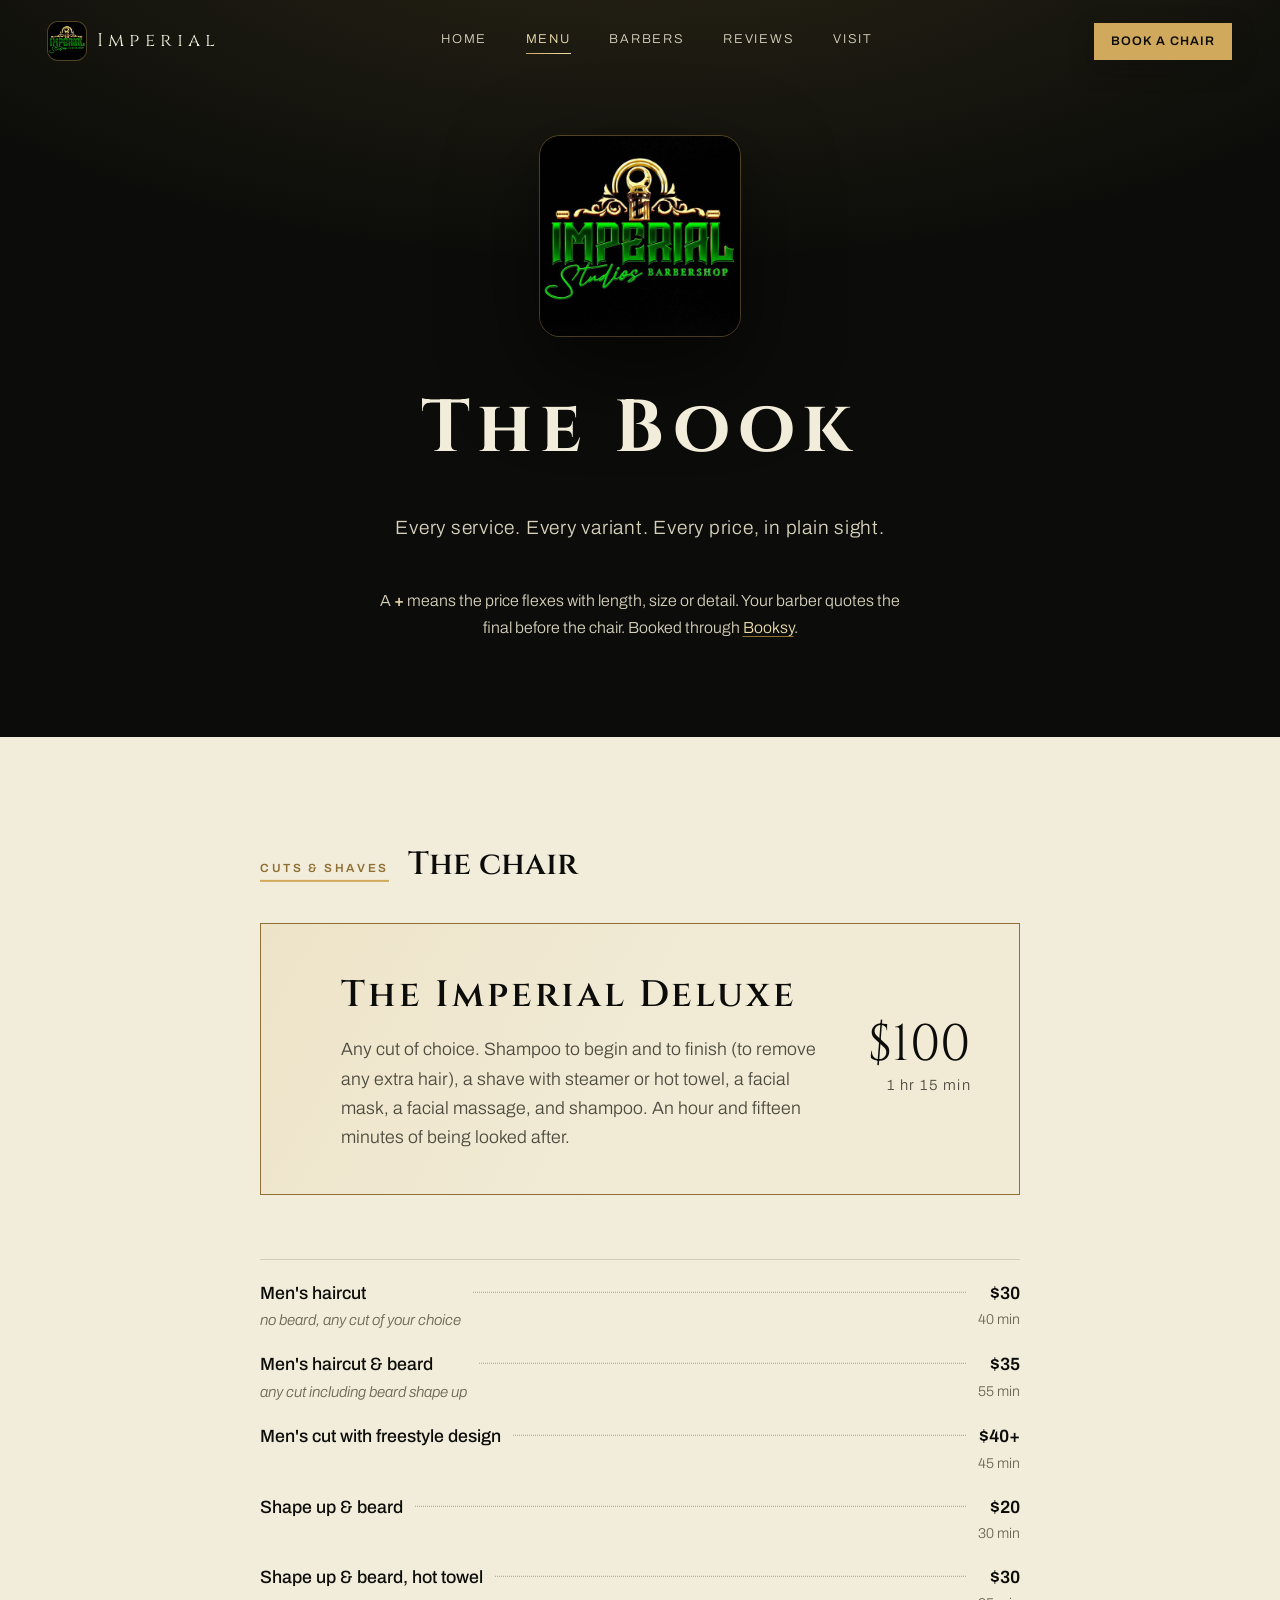
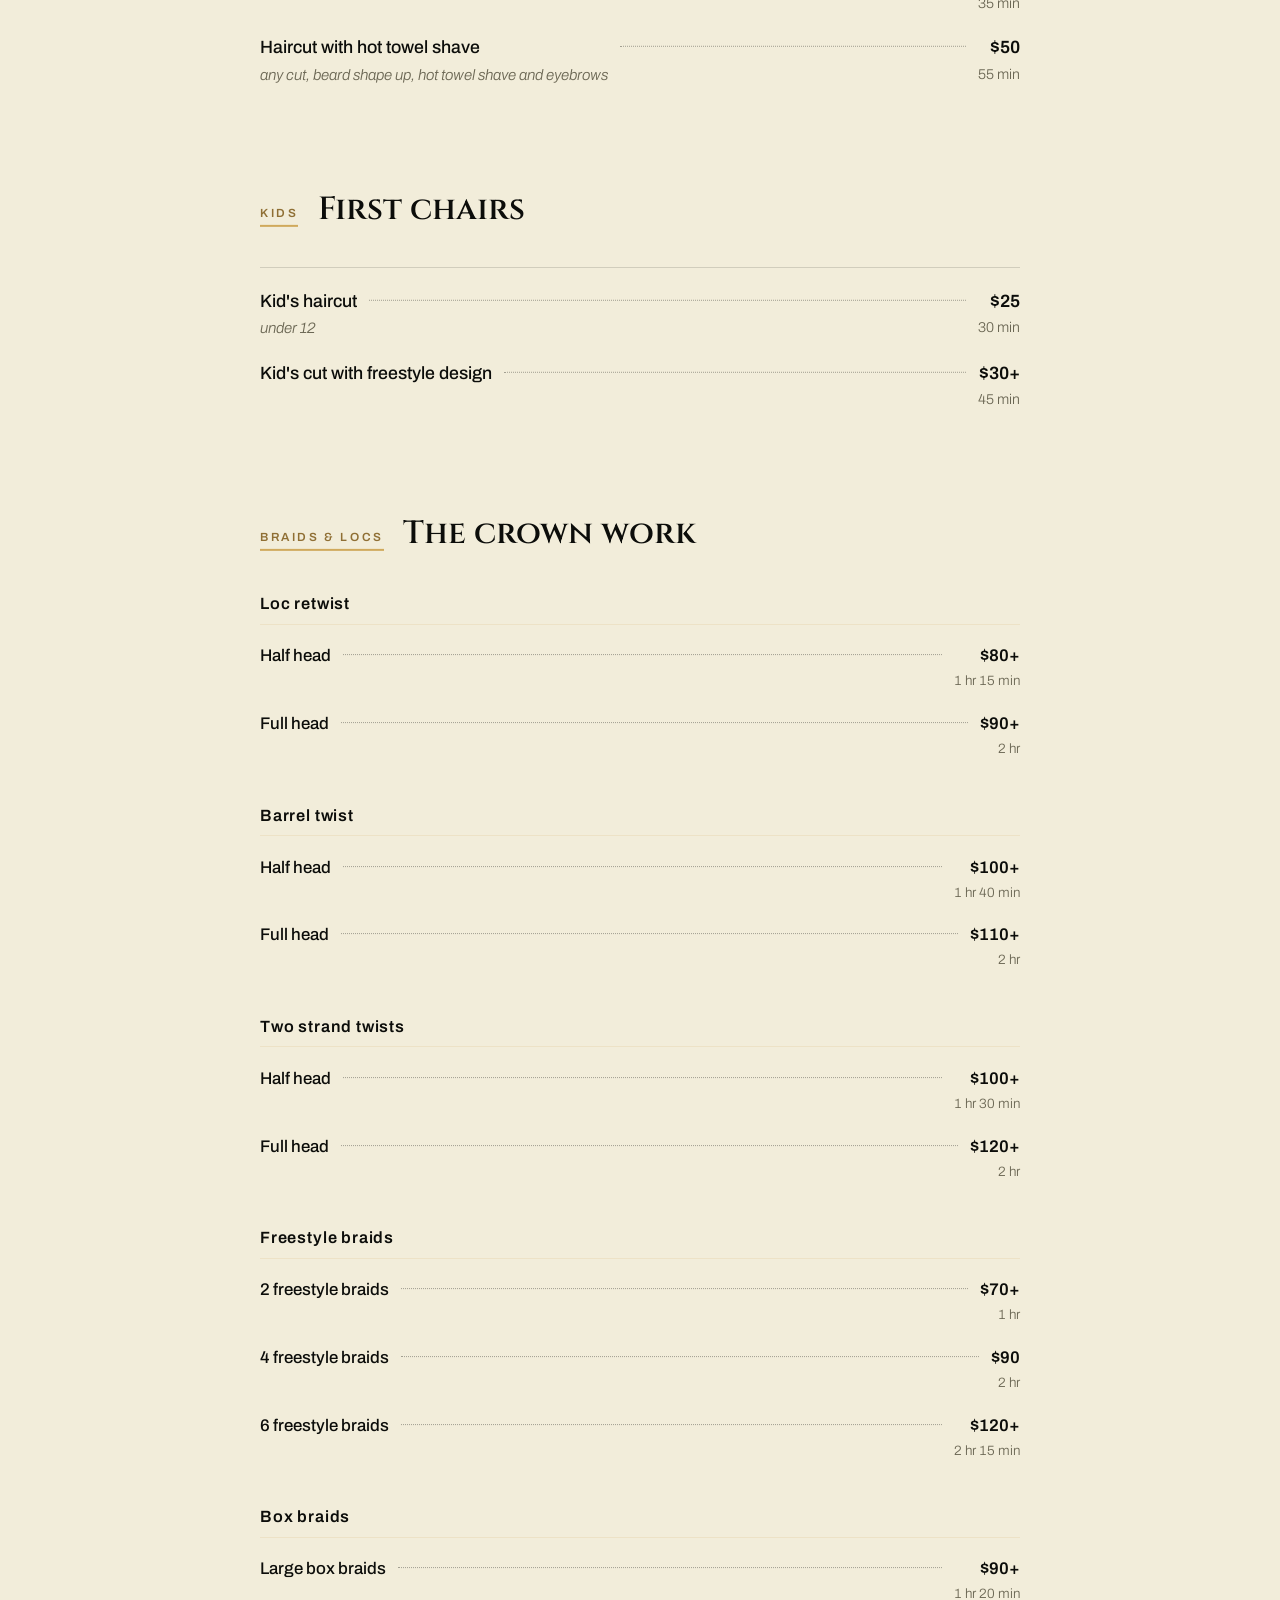
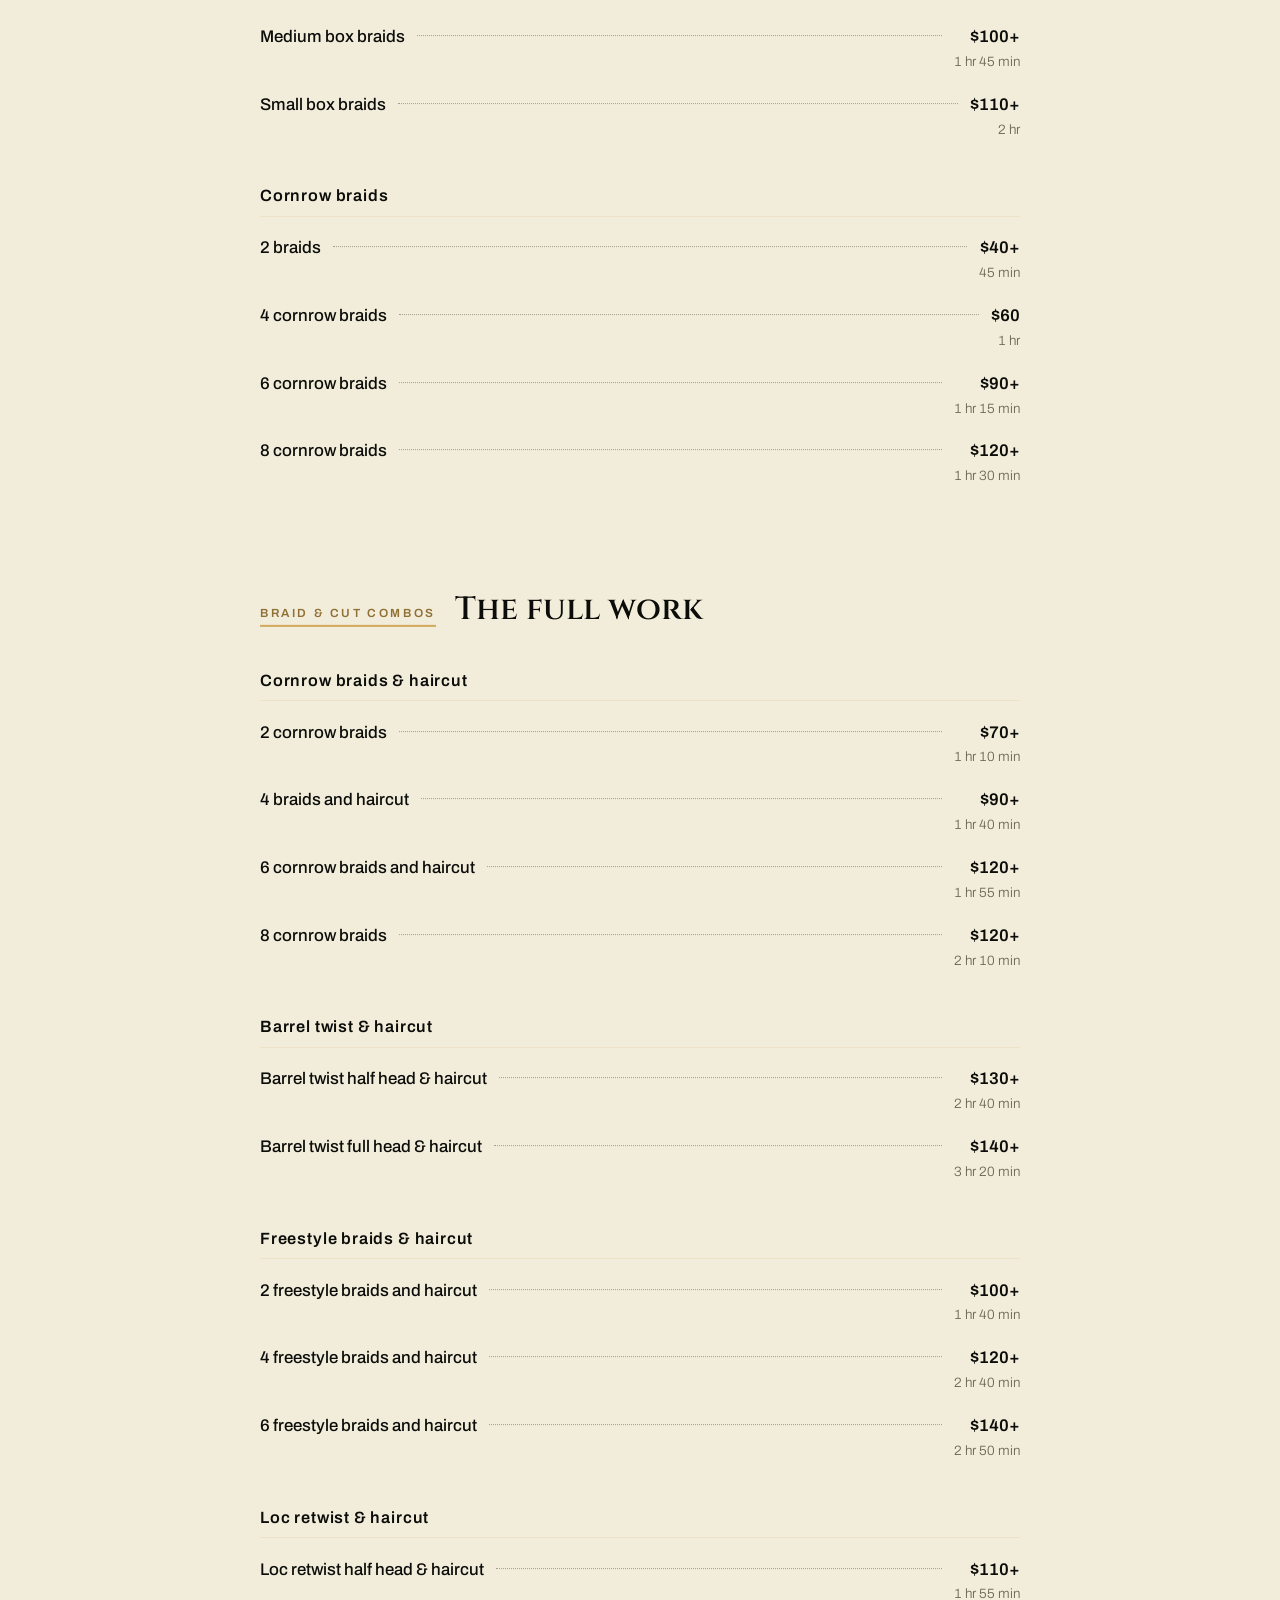
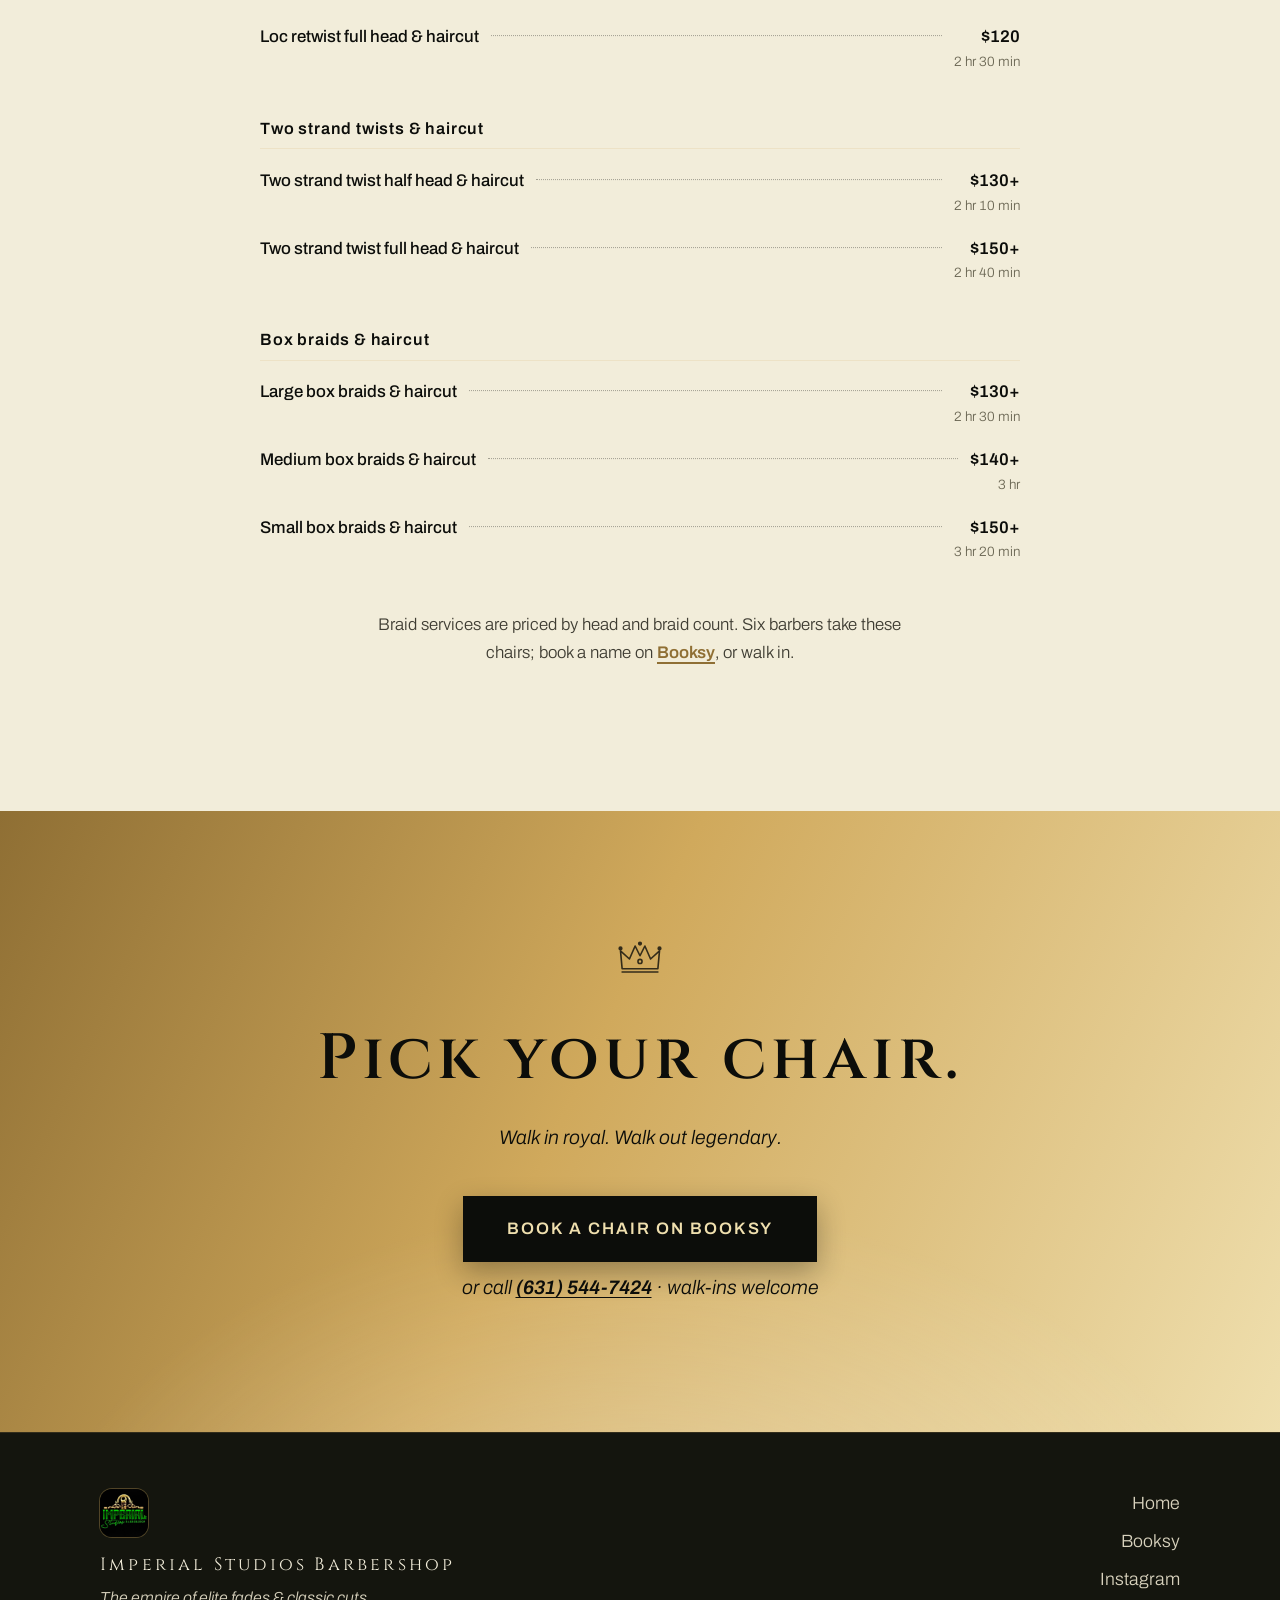
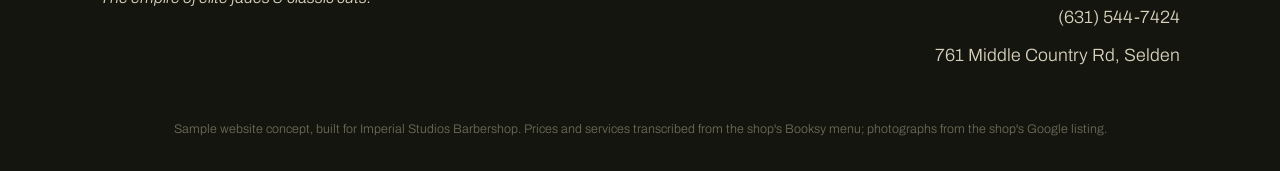
==== commit 8ab11530: "Add a Home link first in the site nav" ====
--- a/menu.html
+++ b/menu.html
@@ -37,6 +37,7 @@
     <span class="brand-word">Imperial</span>
   </a>
   <nav class="site-nav" aria-label="Pages and sections">
+      <a href="index.html">Home</a>
     <a href="menu.html" aria-current="page">Menu</a>
     <a href="index.html#barbers">Barbers</a>
     <a href="index.html#word">Reviews</a>
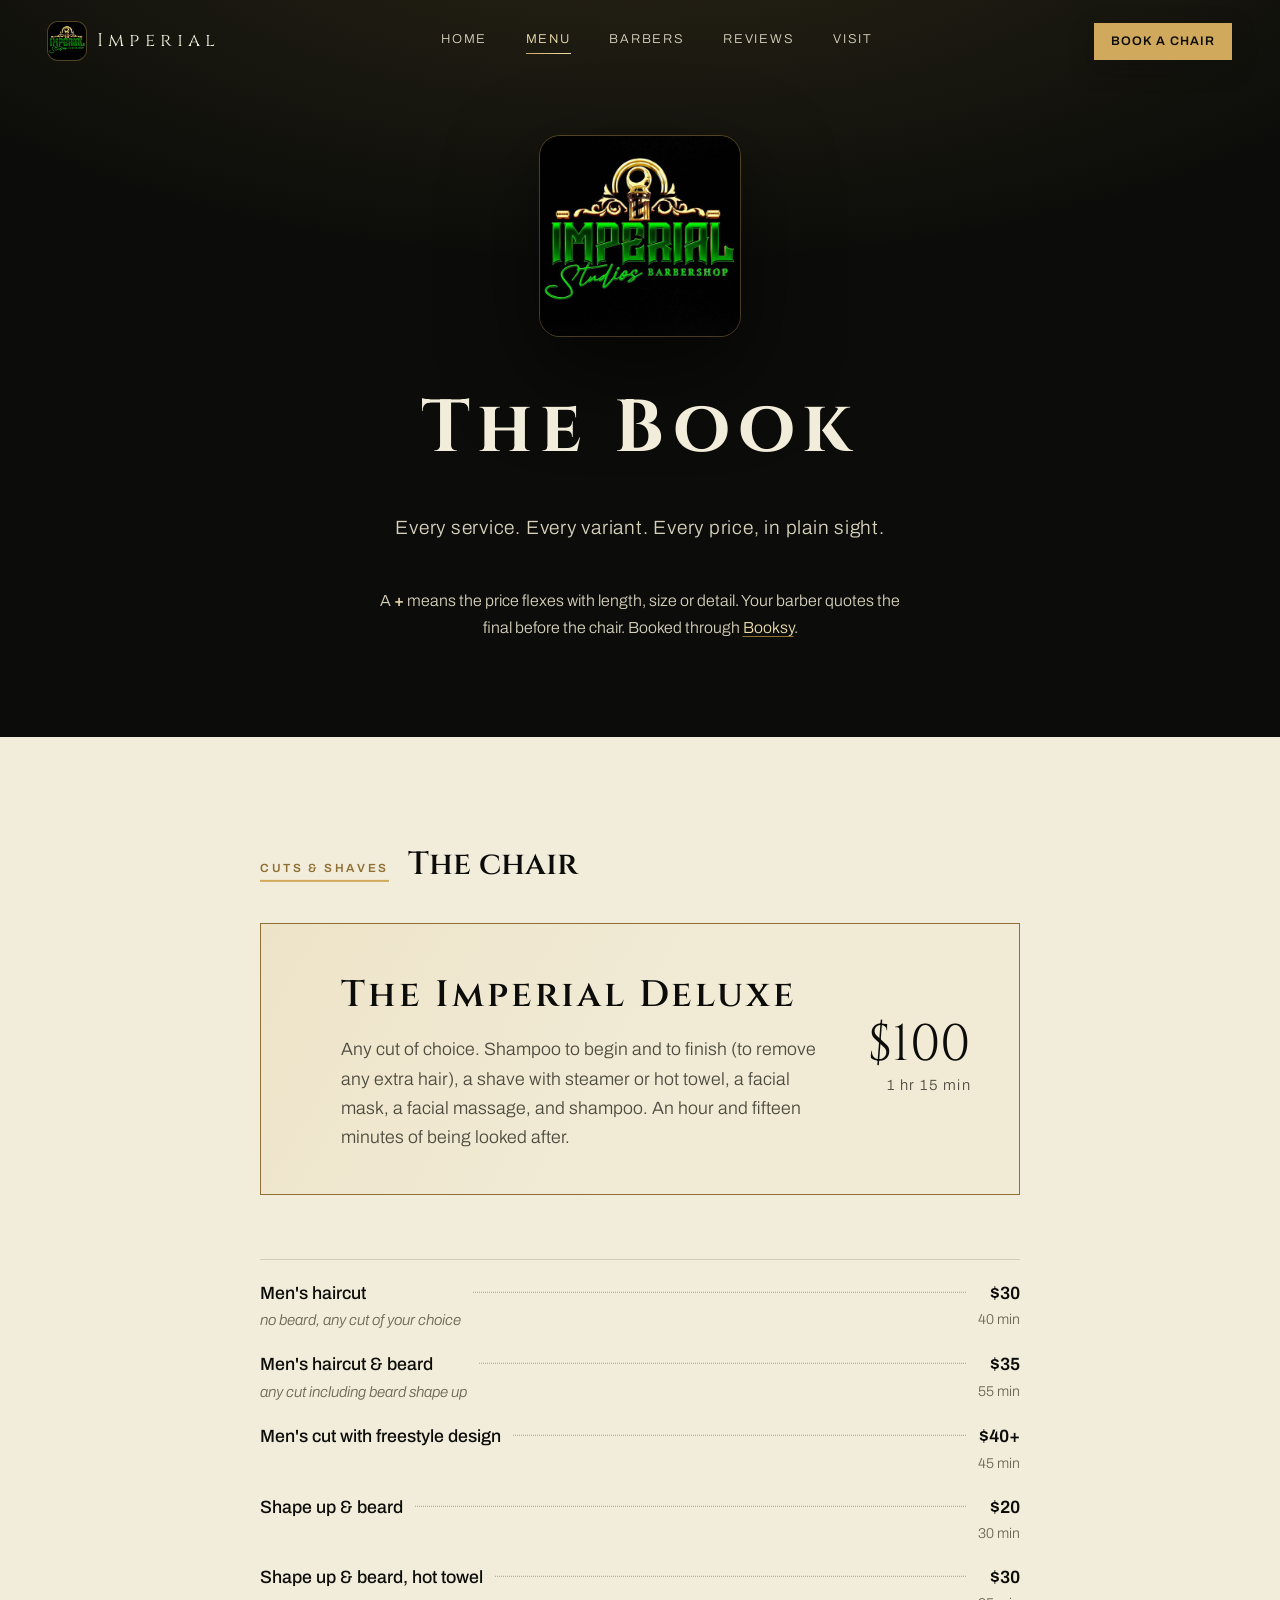
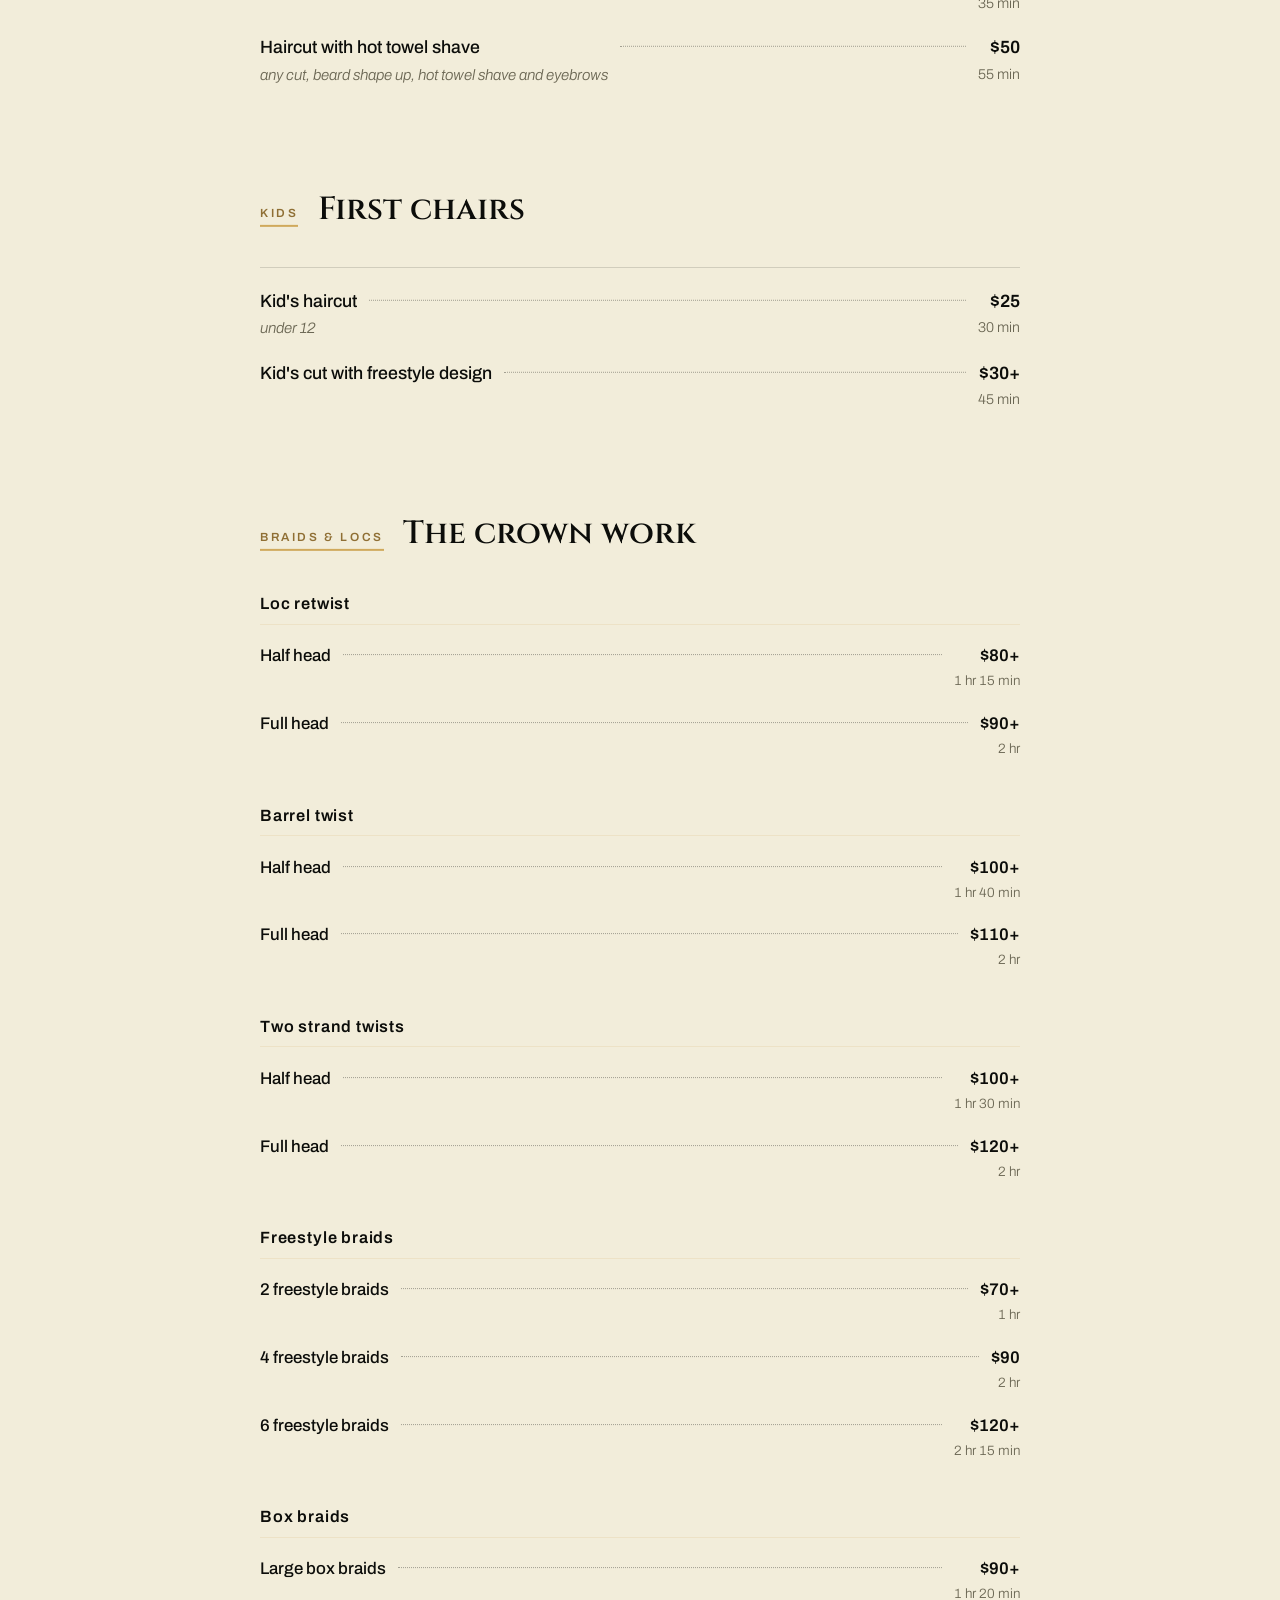
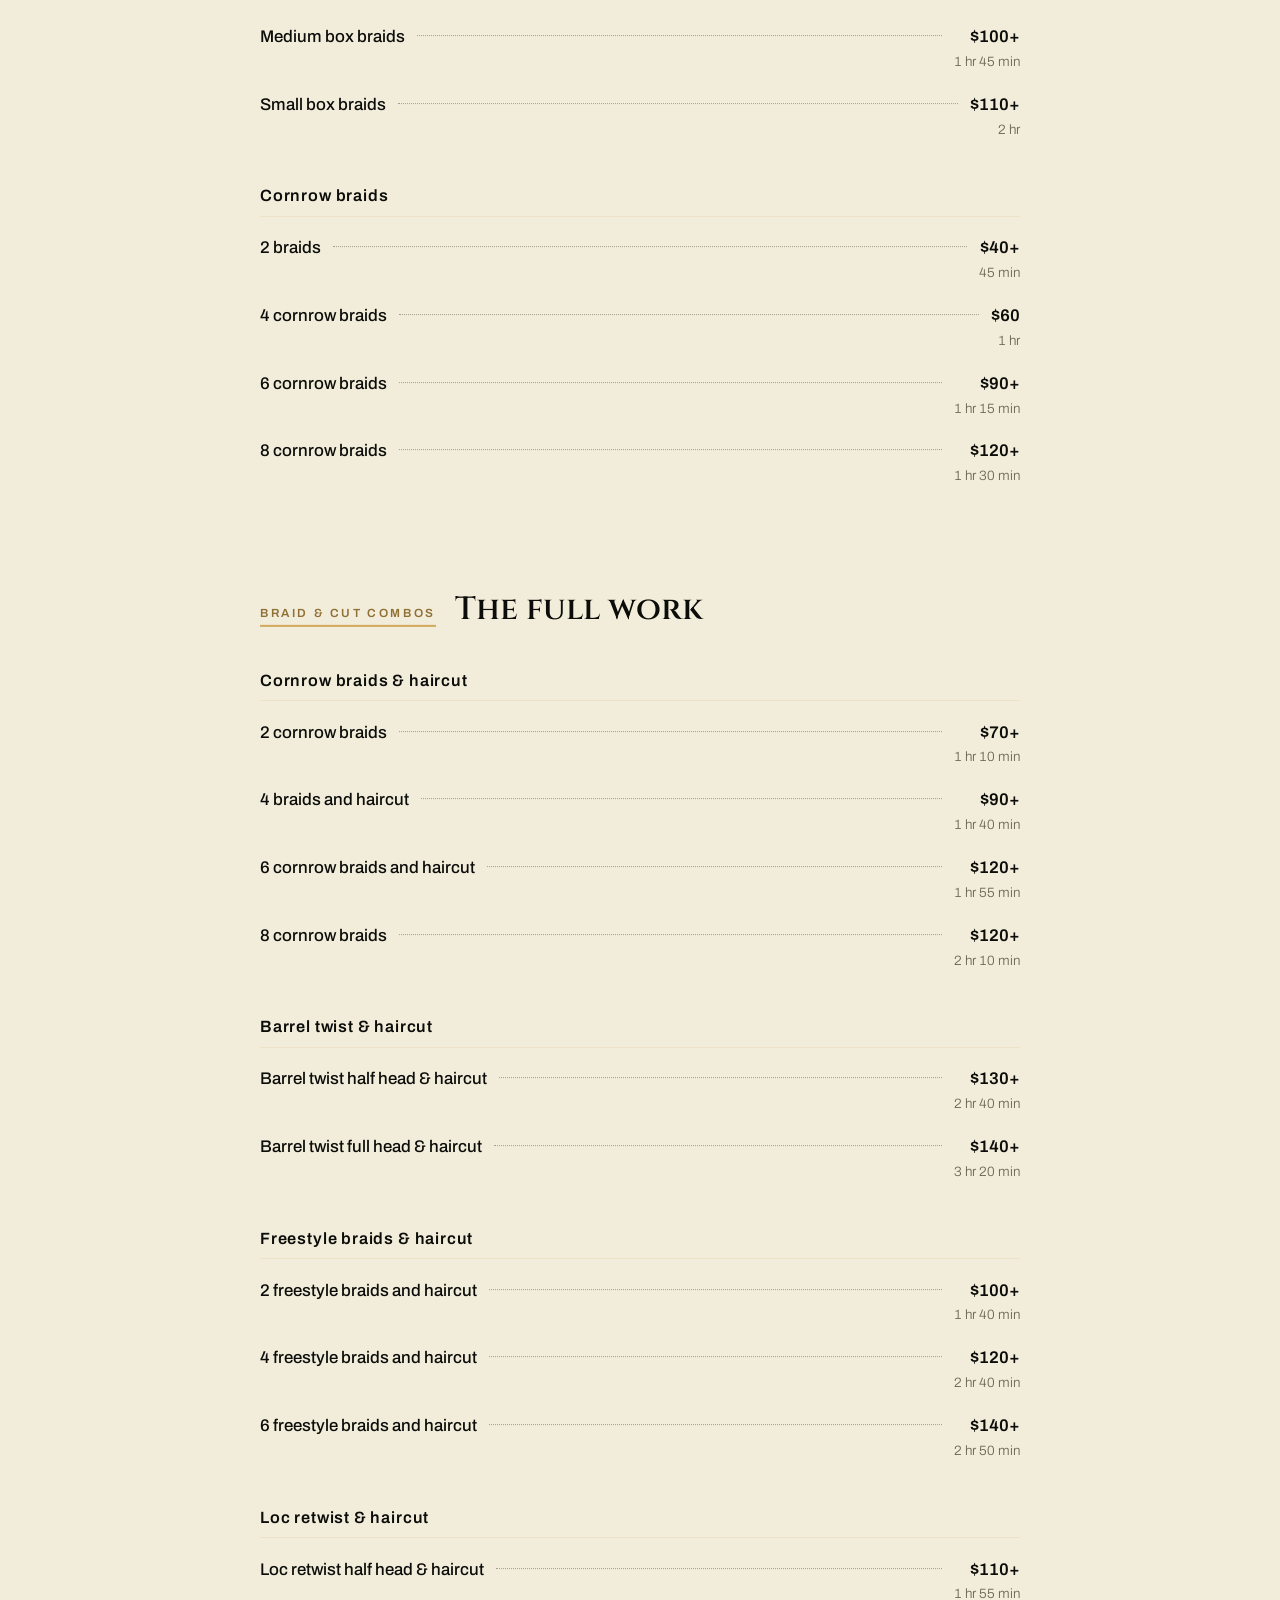
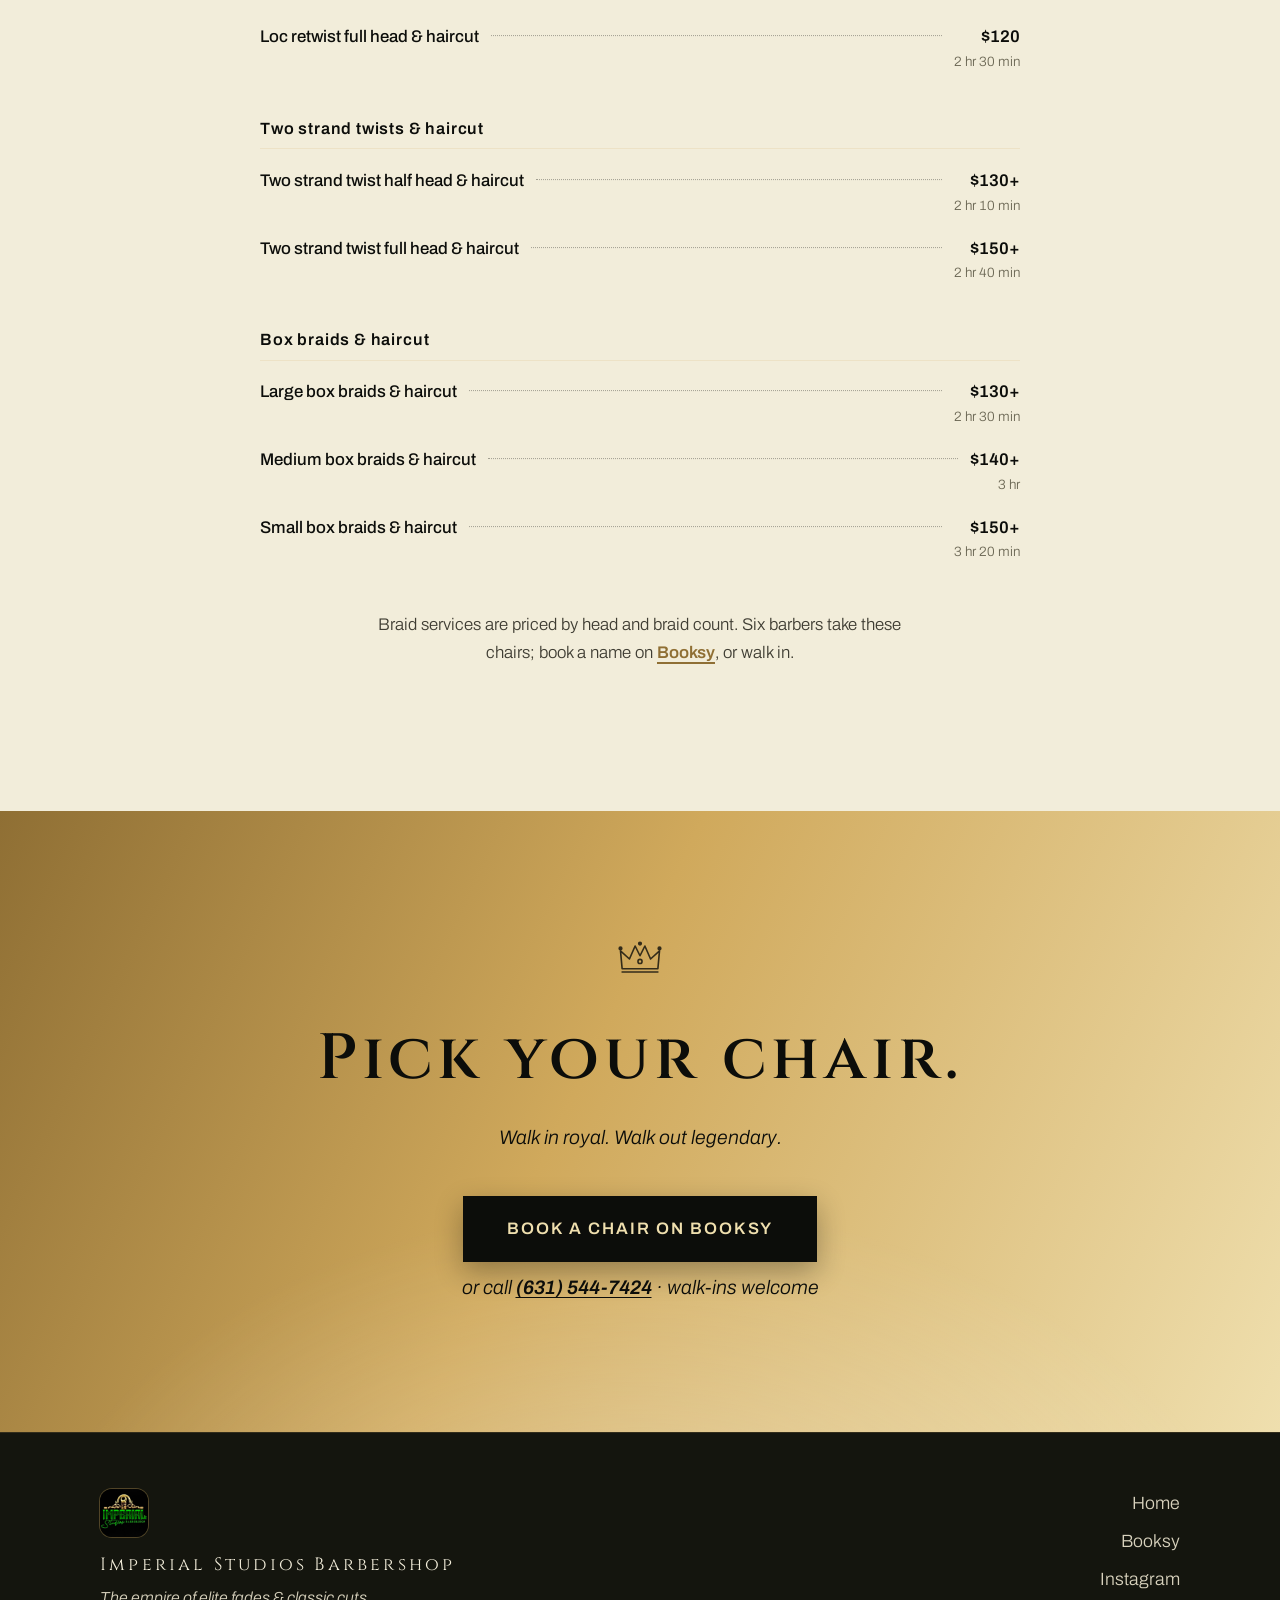
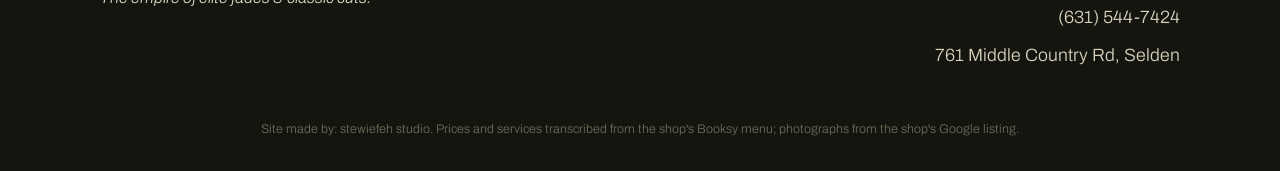
==== commit 838c6583: "Footer credit: Site made by stewiefeh studio" ====
--- a/menu.html
+++ b/menu.html
@@ -254,7 +254,7 @@
       <a href="https://maps.google.com/?cid=996192709148939534" target="_blank" rel="noopener">761 Middle Country Rd, Selden</a>
     </nav>
   </div>
-  <p class="foot-note">Sample website concept, built for Imperial Studios Barbershop. Prices and services transcribed from the shop's Booksy menu; photographs from the shop's Google listing.</p>
+  <p class="foot-note">Site made by: stewiefeh studio. Prices and services transcribed from the shop's Booksy menu; photographs from the shop's Google listing.</p>
 </footer>
 
 <script src="script.js"></script>
